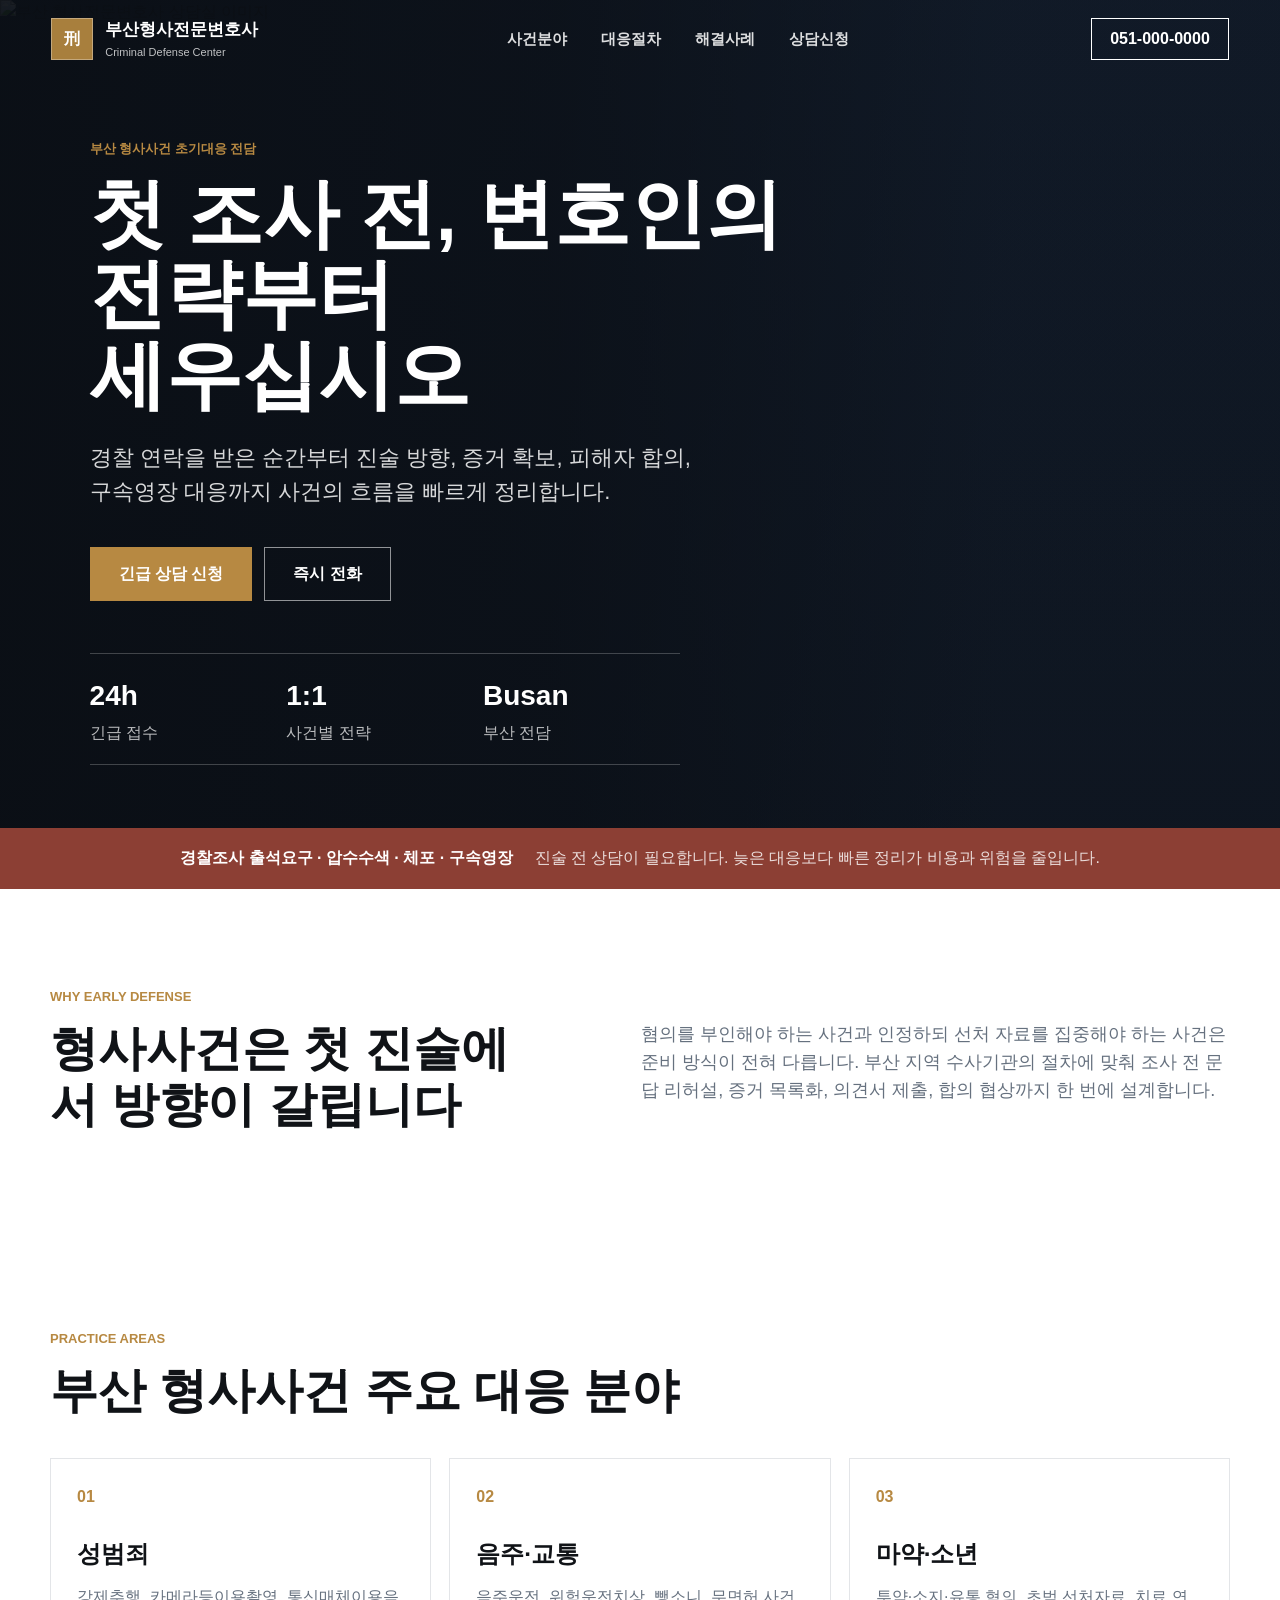
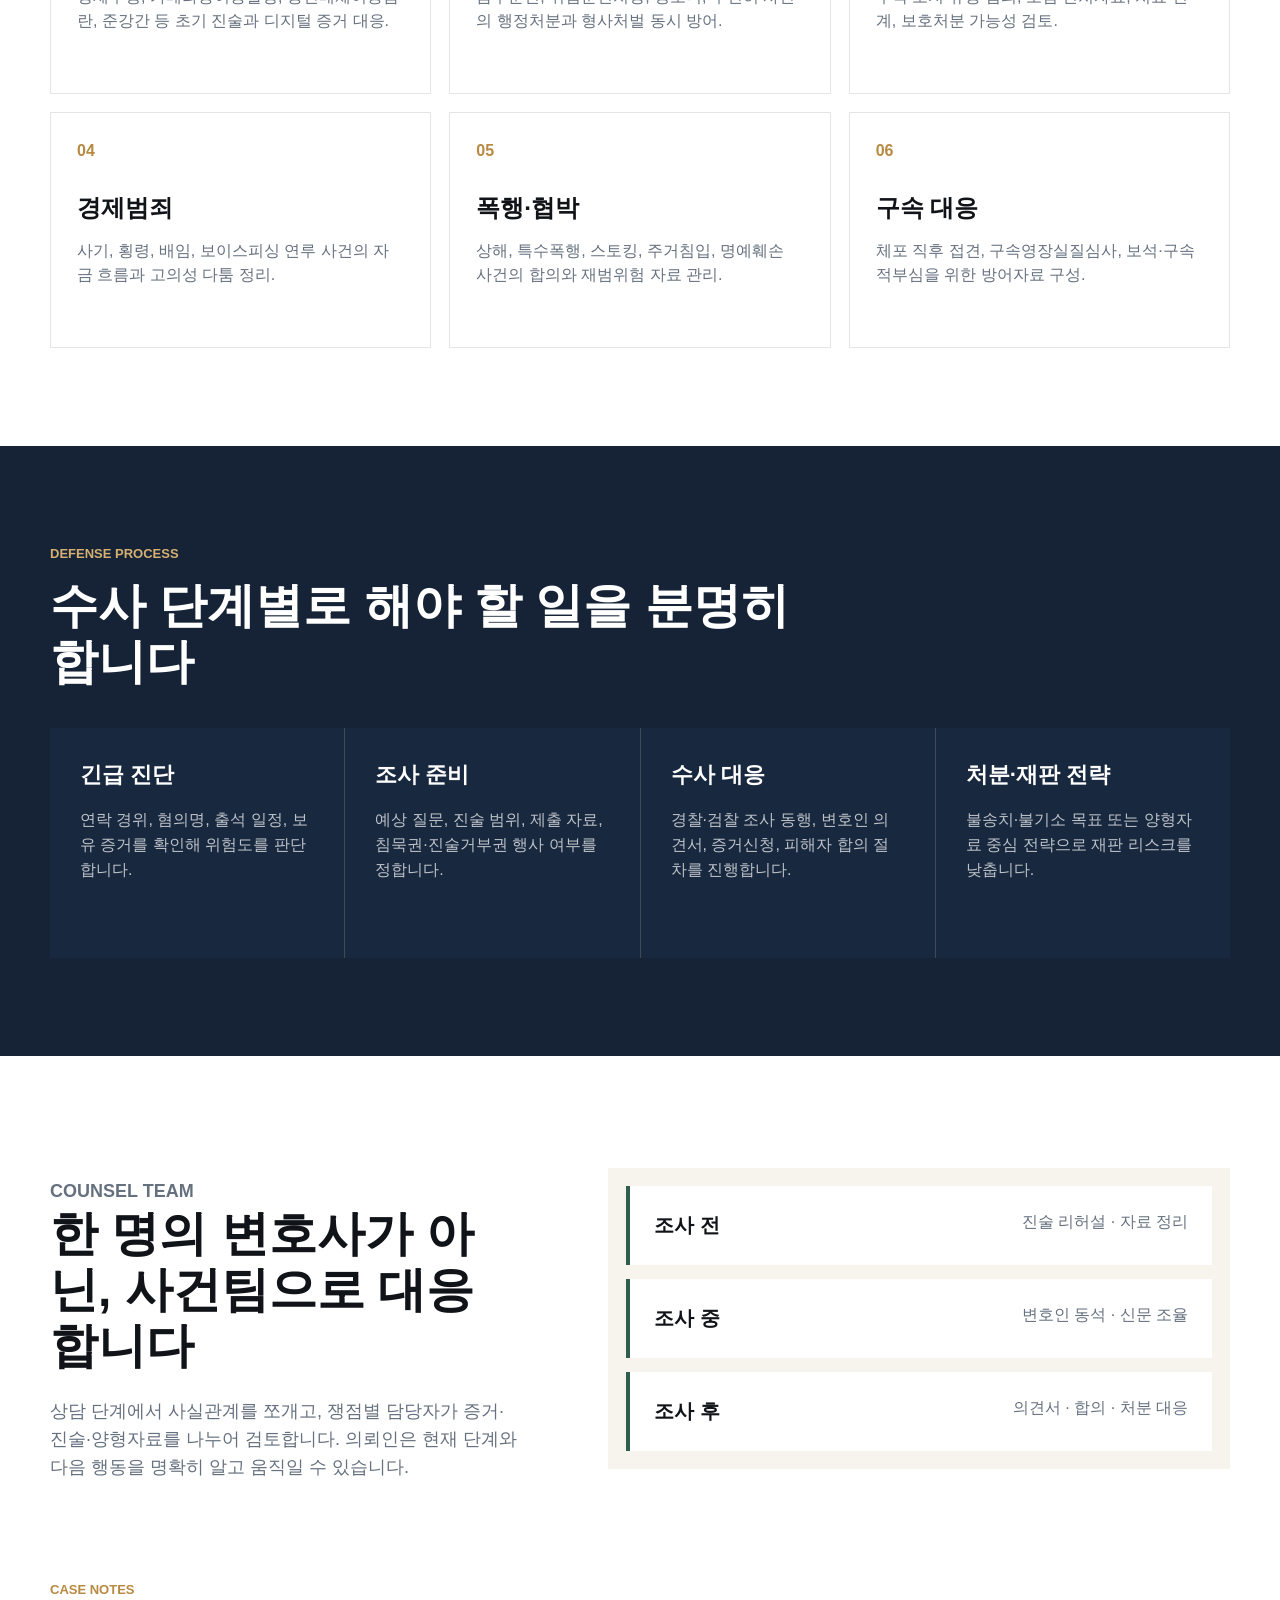
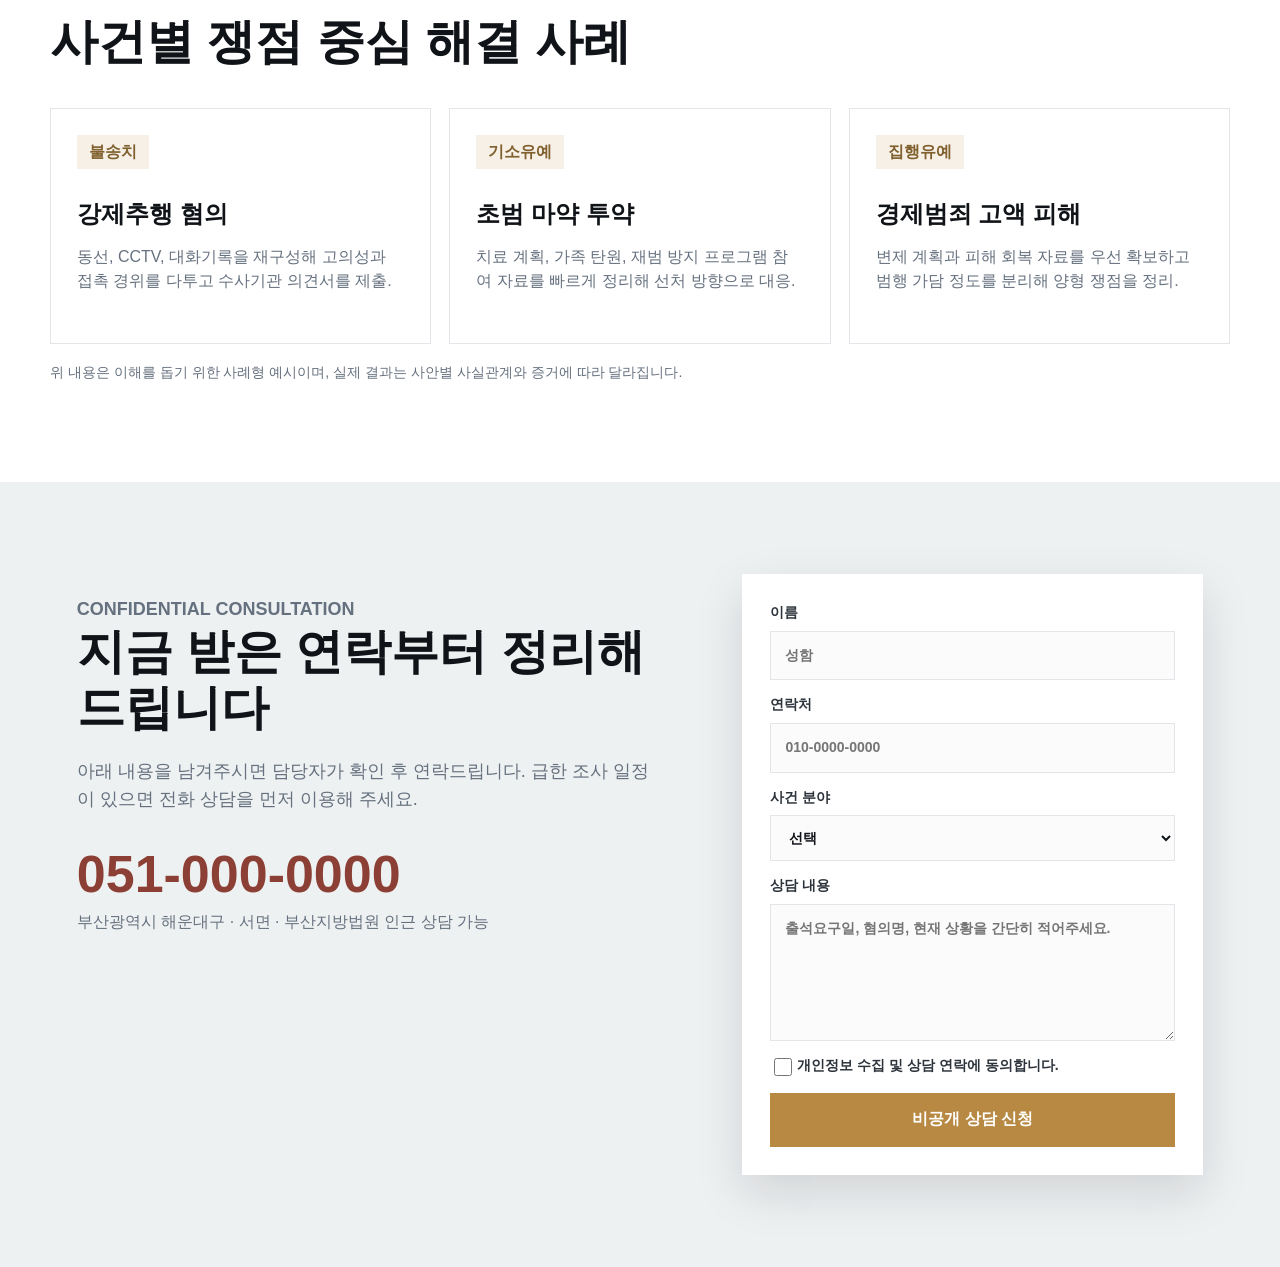
==== index.html @ a9843136 "Add files via upload" ====
<!doctype html>
<html lang="ko">
  <head>
    <meta charset="utf-8" />
    <meta name="viewport" content="width=device-width, initial-scale=1" />
    <title>부산형사전문변호사 | 초기 대응 형사전담센터</title>
    <meta
      name="description"
      content="부산 형사사건 초기 대응, 경찰조사 동행, 구속영장 대응, 성범죄·음주·마약·경제범죄 변호 전략 상담."
    />
    <meta property="og:title" content="부산형사전문변호사 | 초기 대응 형사전담센터" />
    <meta
      property="og:description"
      content="수사 초기 24시간이 결과를 바꿉니다. 부산 형사사건 전담 변호인단 상담."
    />
    <meta property="og:type" content="website" />
    <link rel="stylesheet" href="./styles.css" />
  </head>
  <body>
    <header class="site-header" data-header>
      <a class="brand" href="#top" aria-label="부산형사전문변호사 홈">
        <span class="brand-mark">刑</span>
        <span>
          <strong>부산형사전문변호사</strong>
          <small>Criminal Defense Center</small>
        </span>
      </a>
      <nav class="desktop-nav" aria-label="주요 메뉴">
        <a href="#cases">사건분야</a>
        <a href="#process">대응절차</a>
        <a href="#results">해결사례</a>
        <a href="#contact">상담신청</a>
      </nav>
      <a class="header-call" href="tel:051-000-0000">051-000-0000</a>
      <button class="menu-button" type="button" aria-label="메뉴 열기" data-menu-button>
        <span></span>
        <span></span>
      </button>
    </header>

    <div class="mobile-panel" data-mobile-panel>
      <a href="#cases">사건분야</a>
      <a href="#process">대응절차</a>
      <a href="#results">해결사례</a>
      <a href="#contact">상담신청</a>
      <a href="tel:051-000-0000">전화상담 051-000-0000</a>
    </div>

    <main id="top">
      <section class="hero" aria-labelledby="hero-title">
        <img class="hero-image" src="./assets/criminal-hero.png" alt="부산 형사전문변호사 상담실 이미지" />
        <div class="hero-scrim"></div>
        <div class="hero-content">
          <p class="eyebrow">부산 형사사건 초기대응 전담</p>
          <h1 id="hero-title">첫 조사 전, 변호인의 전략부터 세우십시오</h1>
          <p class="hero-copy">
            경찰 연락을 받은 순간부터 진술 방향, 증거 확보, 피해자 합의, 구속영장 대응까지
            사건의 흐름을 빠르게 정리합니다.
          </p>
          <div class="hero-actions">
            <a class="primary-button" href="#contact">긴급 상담 신청</a>
            <a class="ghost-button" href="tel:051-000-0000">즉시 전화</a>
          </div>
          <dl class="hero-metrics" aria-label="주요 대응 지표">
            <div>
              <dt>24h</dt>
              <dd>긴급 접수</dd>
            </div>
            <div>
              <dt>1:1</dt>
              <dd>사건별 전략</dd>
            </div>
            <div>
              <dt>Busan</dt>
              <dd>부산 전담</dd>
            </div>
          </dl>
        </div>
      </section>

      <section class="urgent-strip" aria-label="긴급 대응 안내">
        <strong>경찰조사 출석요구 · 압수수색 · 체포 · 구속영장</strong>
        <span>진술 전 상담이 필요합니다. 늦은 대응보다 빠른 정리가 비용과 위험을 줄입니다.</span>
      </section>

      <section class="section intro">
        <div class="section-kicker">Why Early Defense</div>
        <div class="split">
          <div>
            <h2>형사사건은 첫 진술에서 방향이 갈립니다</h2>
          </div>
          <p>
            혐의를 부인해야 하는 사건과 인정하되 선처 자료를 집중해야 하는 사건은 준비 방식이 전혀
            다릅니다. 부산 지역 수사기관의 절차에 맞춰 조사 전 문답 리허설, 증거 목록화, 의견서 제출,
            합의 협상까지 한 번에 설계합니다.
          </p>
        </div>
      </section>

      <section class="section case-grid" id="cases" aria-labelledby="cases-title">
        <div class="section-heading">
          <p class="section-kicker">Practice Areas</p>
          <h2 id="cases-title">부산 형사사건 주요 대응 분야</h2>
        </div>
        <div class="cards">
          <article class="case-card">
            <span>01</span>
            <h3>성범죄</h3>
            <p>강제추행, 카메라등이용촬영, 통신매체이용음란, 준강간 등 초기 진술과 디지털 증거 대응.</p>
          </article>
          <article class="case-card">
            <span>02</span>
            <h3>음주·교통</h3>
            <p>음주운전, 위험운전치상, 뺑소니, 무면허 사건의 행정처분과 형사처벌 동시 방어.</p>
          </article>
          <article class="case-card">
            <span>03</span>
            <h3>마약·소년</h3>
            <p>투약·소지·유통 혐의, 초범 선처자료, 치료 연계, 보호처분 가능성 검토.</p>
          </article>
          <article class="case-card">
            <span>04</span>
            <h3>경제범죄</h3>
            <p>사기, 횡령, 배임, 보이스피싱 연루 사건의 자금 흐름과 고의성 다툼 정리.</p>
          </article>
          <article class="case-card">
            <span>05</span>
            <h3>폭행·협박</h3>
            <p>상해, 특수폭행, 스토킹, 주거침입, 명예훼손 사건의 합의와 재범위험 자료 관리.</p>
          </article>
          <article class="case-card">
            <span>06</span>
            <h3>구속 대응</h3>
            <p>체포 직후 접견, 구속영장실질심사, 보석·구속적부심을 위한 방어자료 구성.</p>
          </article>
        </div>
      </section>

      <section class="dark-band" id="process">
        <div class="section">
          <div class="section-heading">
            <p class="section-kicker">Defense Process</p>
            <h2>수사 단계별로 해야 할 일을 분명히 합니다</h2>
          </div>
          <ol class="timeline">
            <li>
              <strong>긴급 진단</strong>
              <p>연락 경위, 혐의명, 출석 일정, 보유 증거를 확인해 위험도를 판단합니다.</p>
            </li>
            <li>
              <strong>조사 준비</strong>
              <p>예상 질문, 진술 범위, 제출 자료, 침묵권·진술거부권 행사 여부를 정합니다.</p>
            </li>
            <li>
              <strong>수사 대응</strong>
              <p>경찰·검찰 조사 동행, 변호인 의견서, 증거신청, 피해자 합의 절차를 진행합니다.</p>
            </li>
            <li>
              <strong>처분·재판 전략</strong>
              <p>불송치·불기소 목표 또는 양형자료 중심 전략으로 재판 리스크를 낮춥니다.</p>
            </li>
          </ol>
        </div>
      </section>

      <section class="section counsel">
        <div class="counsel-copy">
          <p class="section-kicker">Counsel Team</p>
          <h2>한 명의 변호사가 아닌, 사건팀으로 대응합니다</h2>
          <p>
            상담 단계에서 사실관계를 쪼개고, 쟁점별 담당자가 증거·진술·양형자료를 나누어 검토합니다.
            의뢰인은 현재 단계와 다음 행동을 명확히 알고 움직일 수 있습니다.
          </p>
        </div>
        <div class="counsel-panel">
          <div>
            <strong>조사 전</strong>
            <span>진술 리허설 · 자료 정리</span>
          </div>
          <div>
            <strong>조사 중</strong>
            <span>변호인 동석 · 신문 조율</span>
          </div>
          <div>
            <strong>조사 후</strong>
            <span>의견서 · 합의 · 처분 대응</span>
          </div>
        </div>
      </section>

      <section class="section results" id="results" aria-labelledby="results-title">
        <div class="section-heading">
          <p class="section-kicker">Case Notes</p>
          <h2 id="results-title">사건별 쟁점 중심 해결 사례</h2>
        </div>
        <div class="result-list">
          <article>
            <span>불송치</span>
            <h3>강제추행 혐의</h3>
            <p>동선, CCTV, 대화기록을 재구성해 고의성과 접촉 경위를 다투고 수사기관 의견서를 제출.</p>
          </article>
          <article>
            <span>기소유예</span>
            <h3>초범 마약 투약</h3>
            <p>치료 계획, 가족 탄원, 재범 방지 프로그램 참여 자료를 빠르게 정리해 선처 방향으로 대응.</p>
          </article>
          <article>
            <span>집행유예</span>
            <h3>경제범죄 고액 피해</h3>
            <p>변제 계획과 피해 회복 자료를 우선 확보하고 범행 가담 정도를 분리해 양형 쟁점을 정리.</p>
          </article>
        </div>
        <p class="notice">위 내용은 이해를 돕기 위한 사례형 예시이며, 실제 결과는 사안별 사실관계와 증거에 따라 달라집니다.</p>
      </section>

      <section class="contact-section" id="contact">
        <div class="contact-copy">
          <p class="section-kicker">Confidential Consultation</p>
          <h2>지금 받은 연락부터 정리해 드립니다</h2>
          <p>
            아래 내용을 남겨주시면 담당자가 확인 후 연락드립니다. 급한 조사 일정이 있으면 전화 상담을
            먼저 이용해 주세요.
          </p>
          <div class="contact-lines">
            <a href="tel:051-000-0000">051-000-0000</a>
            <span>부산광역시 해운대구 · 서면 · 부산지방법원 인근 상담 가능</span>
          </div>
        </div>
        <form class="contact-form" data-contact-form>
          <label>
            이름
            <input type="text" name="name" placeholder="성함" required />
          </label>
          <label>
            연락처
            <input type="tel" name="phone" placeholder="010-0000-0000" required />
          </label>
          <label>
            사건 분야
            <select name="category" required>
              <option value="">선택</option>
              <option>성범죄</option>
              <option>음주·교통</option>
              <option>마약·소년</option>
              <option>경제범죄</option>
              <option>폭행·협박</option>
              <option>구속 대응</option>
              <option>기타 형사사건</option>
            </select>
          </label>
          <label>
            상담 내용
            <textarea name="message" rows="5" placeholder="출석요구일, 혐의명, 현재 상황을 간단히 적어주세요."></textarea>
          </label>
          <label class="agree">
            <input type="checkbox" required />
            <span>개인정보 수집 및 상담 연락에 동의합니다.</span>
          </label>
          <button class="primary-button form-button" type="submit">비공개 상담 신청</button>
        </form>
      </section>
    </main>

    <div class="floating-cta" aria-label="빠른 상담">
      <a href="tel:051-000-0000">전화</a>
      <a href="#contact">상담신청</a>
    </div>

    <script src="./script.js"></script>
  </body>
</html>
---- styles.css ----
:root {
  --ink: #101317;
  --muted: #66717f;
  --line: #e3e5e8;
  --paper: #f7f4ee;
  --white: #ffffff;
  --navy: #162336;
  --gold: #b78942;
  --brick: #8c3f34;
  --green: #2f5d50;
  --shadow: 0 18px 45px rgba(16, 19, 23, 0.13);
}

* {
  box-sizing: border-box;
}

html {
  scroll-behavior: smooth;
}

body {
  margin: 0;
  color: var(--ink);
  font-family:
    Pretendard,
    -apple-system,
    BlinkMacSystemFont,
    "Segoe UI",
    sans-serif;
  line-height: 1.55;
  background: var(--white);
}

a {
  color: inherit;
  text-decoration: none;
}

button,
input,
select,
textarea {
  font: inherit;
}

.site-header {
  position: fixed;
  z-index: 50;
  top: 0;
  right: 0;
  left: 0;
  display: flex;
  align-items: center;
  justify-content: space-between;
  gap: 22px;
  height: 78px;
  padding: 0 clamp(20px, 4vw, 64px);
  color: var(--white);
  transition:
    background 180ms ease,
    box-shadow 180ms ease,
    color 180ms ease;
}

.site-header.is-scrolled {
  color: var(--ink);
  background: rgba(255, 255, 255, 0.94);
  box-shadow: 0 8px 28px rgba(16, 19, 23, 0.08);
  backdrop-filter: blur(14px);
}

.brand {
  display: inline-flex;
  align-items: center;
  gap: 12px;
  min-width: 214px;
}

.brand-mark {
  display: grid;
  width: 42px;
  height: 42px;
  place-items: center;
  border: 1px solid rgba(255, 255, 255, 0.32);
  background: rgba(183, 137, 66, 0.92);
  color: var(--white);
  font-weight: 800;
}

.brand strong,
.brand small {
  display: block;
  white-space: nowrap;
}

.brand strong {
  font-size: 17px;
}

.brand small {
  margin-top: 1px;
  color: currentColor;
  font-size: 11px;
  opacity: 0.74;
}

.desktop-nav {
  display: flex;
  align-items: center;
  gap: clamp(16px, 3vw, 34px);
  color: currentColor;
  font-size: 15px;
  font-weight: 700;
}

.desktop-nav a {
  opacity: 0.86;
}

.header-call {
  display: inline-flex;
  align-items: center;
  justify-content: center;
  min-height: 42px;
  padding: 0 18px;
  border: 1px solid currentColor;
  font-weight: 800;
  white-space: nowrap;
}

.menu-button {
  display: none;
  width: 42px;
  height: 42px;
  border: 1px solid currentColor;
  background: transparent;
  color: inherit;
}

.menu-button span {
  display: block;
  width: 18px;
  height: 2px;
  margin: 5px auto;
  background: currentColor;
}

.mobile-panel {
  position: fixed;
  z-index: 45;
  top: 78px;
  right: 14px;
  left: 14px;
  display: none;
  padding: 10px;
  background: var(--white);
  box-shadow: var(--shadow);
}

.mobile-panel.is-open {
  display: grid;
}

.mobile-panel a {
  padding: 15px 14px;
  border-bottom: 1px solid var(--line);
  font-weight: 800;
}

.hero {
  position: relative;
  min-height: 92vh;
  display: flex;
  align-items: center;
  overflow: hidden;
  background: var(--navy);
}

.hero-image {
  position: absolute;
  inset: 0;
  width: 100%;
  height: 100%;
  object-fit: cover;
}

.hero-scrim {
  position: absolute;
  inset: 0;
  background:
    linear-gradient(90deg, rgba(10, 14, 20, 0.91) 0%, rgba(10, 14, 20, 0.72) 43%, rgba(10, 14, 20, 0.2) 78%),
    linear-gradient(180deg, rgba(10, 14, 20, 0.3), rgba(10, 14, 20, 0.54));
}

.hero-content {
  position: relative;
  width: min(760px, calc(100% - 40px));
  margin-left: clamp(20px, 7vw, 100px);
  padding-top: 76px;
  color: var(--white);
}

.eyebrow,
.section-kicker {
  margin: 0 0 14px;
  color: var(--gold);
  font-size: 13px;
  font-weight: 900;
  letter-spacing: 0;
  text-transform: uppercase;
}

.hero h1 {
  max-width: 700px;
  margin: 0;
  font-size: clamp(42px, 6vw, 76px);
  line-height: 1.06;
  letter-spacing: 0;
  word-break: keep-all;
  overflow-wrap: break-word;
}

.hero-copy {
  max-width: 620px;
  margin: 26px 0 0;
  color: rgba(255, 255, 255, 0.84);
  font-size: clamp(18px, 2vw, 22px);
  word-break: keep-all;
  overflow-wrap: break-word;
}

.hero-actions {
  display: flex;
  flex-wrap: wrap;
  gap: 12px;
  margin-top: 38px;
}

.primary-button,
.ghost-button {
  display: inline-flex;
  align-items: center;
  justify-content: center;
  min-height: 54px;
  padding: 0 28px;
  border: 1px solid transparent;
  font-weight: 900;
}

.primary-button {
  background: var(--gold);
  color: var(--white);
}

.ghost-button {
  border-color: rgba(255, 255, 255, 0.55);
  color: var(--white);
}

.hero-metrics {
  display: grid;
  grid-template-columns: repeat(3, minmax(0, 1fr));
  max-width: 590px;
  margin: 52px 0 0;
  border-top: 1px solid rgba(255, 255, 255, 0.22);
  border-bottom: 1px solid rgba(255, 255, 255, 0.22);
}

.hero-metrics div {
  padding: 20px 14px 18px 0;
}

.hero-metrics dt {
  font-size: 28px;
  font-weight: 900;
}

.hero-metrics dd {
  margin: 3px 0 0;
  color: rgba(255, 255, 255, 0.72);
}

.urgent-strip {
  display: flex;
  justify-content: center;
  gap: 22px;
  padding: 18px clamp(20px, 4vw, 64px);
  background: var(--brick);
  color: var(--white);
}

.urgent-strip span {
  color: rgba(255, 255, 255, 0.82);
}

.section {
  width: min(1180px, calc(100% - 40px));
  margin: 0 auto;
  padding: 98px 0;
}

.split {
  display: grid;
  grid-template-columns: 0.92fr 1.08fr;
  gap: clamp(28px, 7vw, 96px);
  align-items: start;
}

h2 {
  margin: 0;
  font-size: clamp(31px, 4vw, 48px);
  line-height: 1.17;
  letter-spacing: 0;
}

.split p,
.counsel-copy p,
.contact-copy p {
  margin: 0;
  color: var(--muted);
  font-size: 18px;
}

.section-heading {
  max-width: 760px;
  margin-bottom: 38px;
}

.cards {
  display: grid;
  grid-template-columns: repeat(3, minmax(0, 1fr));
  gap: 18px;
}

.case-card,
.result-list article {
  min-height: 236px;
  padding: 26px;
  border: 1px solid var(--line);
  background: var(--white);
}

.case-card span {
  color: var(--gold);
  font-weight: 900;
}

.case-card h3,
.result-list h3 {
  margin: 26px 0 12px;
  font-size: 24px;
}

.case-card p,
.result-list p,
.notice {
  margin: 0;
  color: var(--muted);
}

.dark-band {
  background: var(--navy);
  color: var(--white);
}

.dark-band .section-kicker {
  color: #d5b072;
}

.timeline {
  display: grid;
  grid-template-columns: repeat(4, minmax(0, 1fr));
  gap: 1px;
  margin: 0;
  padding: 0;
  list-style: none;
  background: rgba(255, 255, 255, 0.18);
}

.timeline li {
  min-height: 230px;
  padding: 30px;
  background: #18283f;
}

.timeline strong {
  display: block;
  margin-bottom: 16px;
  font-size: 22px;
}

.timeline p {
  margin: 0;
  color: rgba(255, 255, 255, 0.72);
}

.counsel {
  display: grid;
  grid-template-columns: 0.86fr 1.14fr;
  gap: clamp(30px, 7vw, 90px);
  align-items: center;
}

.counsel-copy p {
  margin-top: 24px;
}

.counsel-panel {
  display: grid;
  gap: 14px;
  padding: 18px;
  background: var(--paper);
}

.counsel-panel div {
  display: flex;
  justify-content: space-between;
  gap: 18px;
  padding: 24px;
  background: var(--white);
  border-left: 4px solid var(--green);
}

.counsel-panel strong {
  font-size: 20px;
  white-space: nowrap;
}

.counsel-panel span {
  color: var(--muted);
  text-align: right;
}

.results {
  padding-top: 0;
}

.result-list {
  display: grid;
  grid-template-columns: repeat(3, minmax(0, 1fr));
  gap: 18px;
}

.result-list span {
  display: inline-flex;
  min-height: 34px;
  align-items: center;
  padding: 0 12px;
  background: rgba(183, 137, 66, 0.13);
  color: #80602e;
  font-weight: 900;
}

.notice {
  margin-top: 18px;
  font-size: 14px;
}

.contact-section {
  display: grid;
  grid-template-columns: minmax(0, 0.92fr) minmax(320px, 0.72fr);
  gap: clamp(30px, 6vw, 84px);
  padding: 92px clamp(20px, 6vw, 88px);
  background: #eef1f2;
}

.contact-copy {
  max-width: 680px;
}

.contact-copy p {
  margin-top: 22px;
}

.contact-lines {
  display: grid;
  gap: 10px;
  margin-top: 34px;
}

.contact-lines a {
  color: var(--brick);
  font-size: clamp(30px, 5vw, 52px);
  font-weight: 900;
  line-height: 1;
}

.contact-lines span {
  color: var(--muted);
}

.contact-form {
  display: grid;
  gap: 14px;
  padding: 28px;
  background: var(--white);
  box-shadow: var(--shadow);
}

.contact-form label {
  display: grid;
  gap: 7px;
  color: #2c333b;
  font-size: 14px;
  font-weight: 800;
}

.contact-form input,
.contact-form select,
.contact-form textarea {
  width: 100%;
  border: 1px solid var(--line);
  padding: 13px 14px;
  background: #fbfbfc;
  color: var(--ink);
}

.contact-form textarea {
  resize: vertical;
}

.agree {
  grid-template-columns: 20px 1fr;
  align-items: start;
  color: var(--muted);
  font-weight: 600;
}

.agree input {
  width: 18px;
  height: 18px;
  margin-top: 3px;
}

.form-button {
  width: 100%;
  border: 0;
  cursor: pointer;
}

.floating-cta {
  position: fixed;
  z-index: 40;
  right: 18px;
  bottom: 18px;
  display: grid;
  grid-template-columns: 1fr 1.4fr;
  overflow: hidden;
  opacity: 0;
  pointer-events: none;
  box-shadow: var(--shadow);
  transform: translateY(14px);
  transition:
    opacity 180ms ease,
    transform 180ms ease;
}

body.has-floating-cta .floating-cta {
  opacity: 1;
  pointer-events: auto;
  transform: translateY(0);
}

.floating-cta a {
  display: inline-flex;
  min-height: 48px;
  align-items: center;
  justify-content: center;
  padding: 0 18px;
  background: var(--ink);
  color: var(--white);
  font-weight: 900;
}

.floating-cta a + a {
  background: var(--gold);
}

@media (max-width: 920px) {
  .desktop-nav,
  .header-call {
    display: none;
  }

  .menu-button {
    display: block;
  }

  .hero {
    min-height: 820px;
  }

  .hero-content {
    margin: 0 auto;
  }

  .urgent-strip,
  .split,
  .counsel,
  .contact-section {
    grid-template-columns: 1fr;
  }

  .urgent-strip {
    display: grid;
  }

  .cards,
  .timeline,
  .result-list {
    grid-template-columns: repeat(2, minmax(0, 1fr));
  }
}

@media (max-width: 640px) {
  .site-header {
    height: 68px;
    padding: 0 16px;
  }

  .brand {
    min-width: 0;
  }

  .brand small {
    display: none;
  }

  .brand strong {
    font-size: 15px;
  }

  .mobile-panel {
    top: 68px;
  }

  .hero {
    min-height: 760px;
  }

  .hero-content {
    width: calc(100% - 32px);
    padding-top: 68px;
  }

  .hero h1 {
    font-size: 36px;
  }

  .hero-metrics {
    grid-template-columns: 1fr;
  }

  .hero-metrics div {
    padding: 16px 0;
    border-bottom: 1px solid rgba(255, 255, 255, 0.16);
  }

  .section {
    width: calc(100% - 32px);
    padding: 72px 0;
  }

  .cards,
  .timeline,
  .result-list {
    grid-template-columns: 1fr;
  }

  .case-card,
  .result-list article,
  .timeline li {
    min-height: auto;
  }

  .counsel-panel div {
    display: grid;
  }

  .counsel-panel span {
    text-align: left;
  }

  .contact-section {
    padding: 72px 16px 96px;
  }

  .contact-form {
    padding: 20px;
  }

  .floating-cta {
    right: 12px;
    bottom: 12px;
    left: 12px;
  }
}
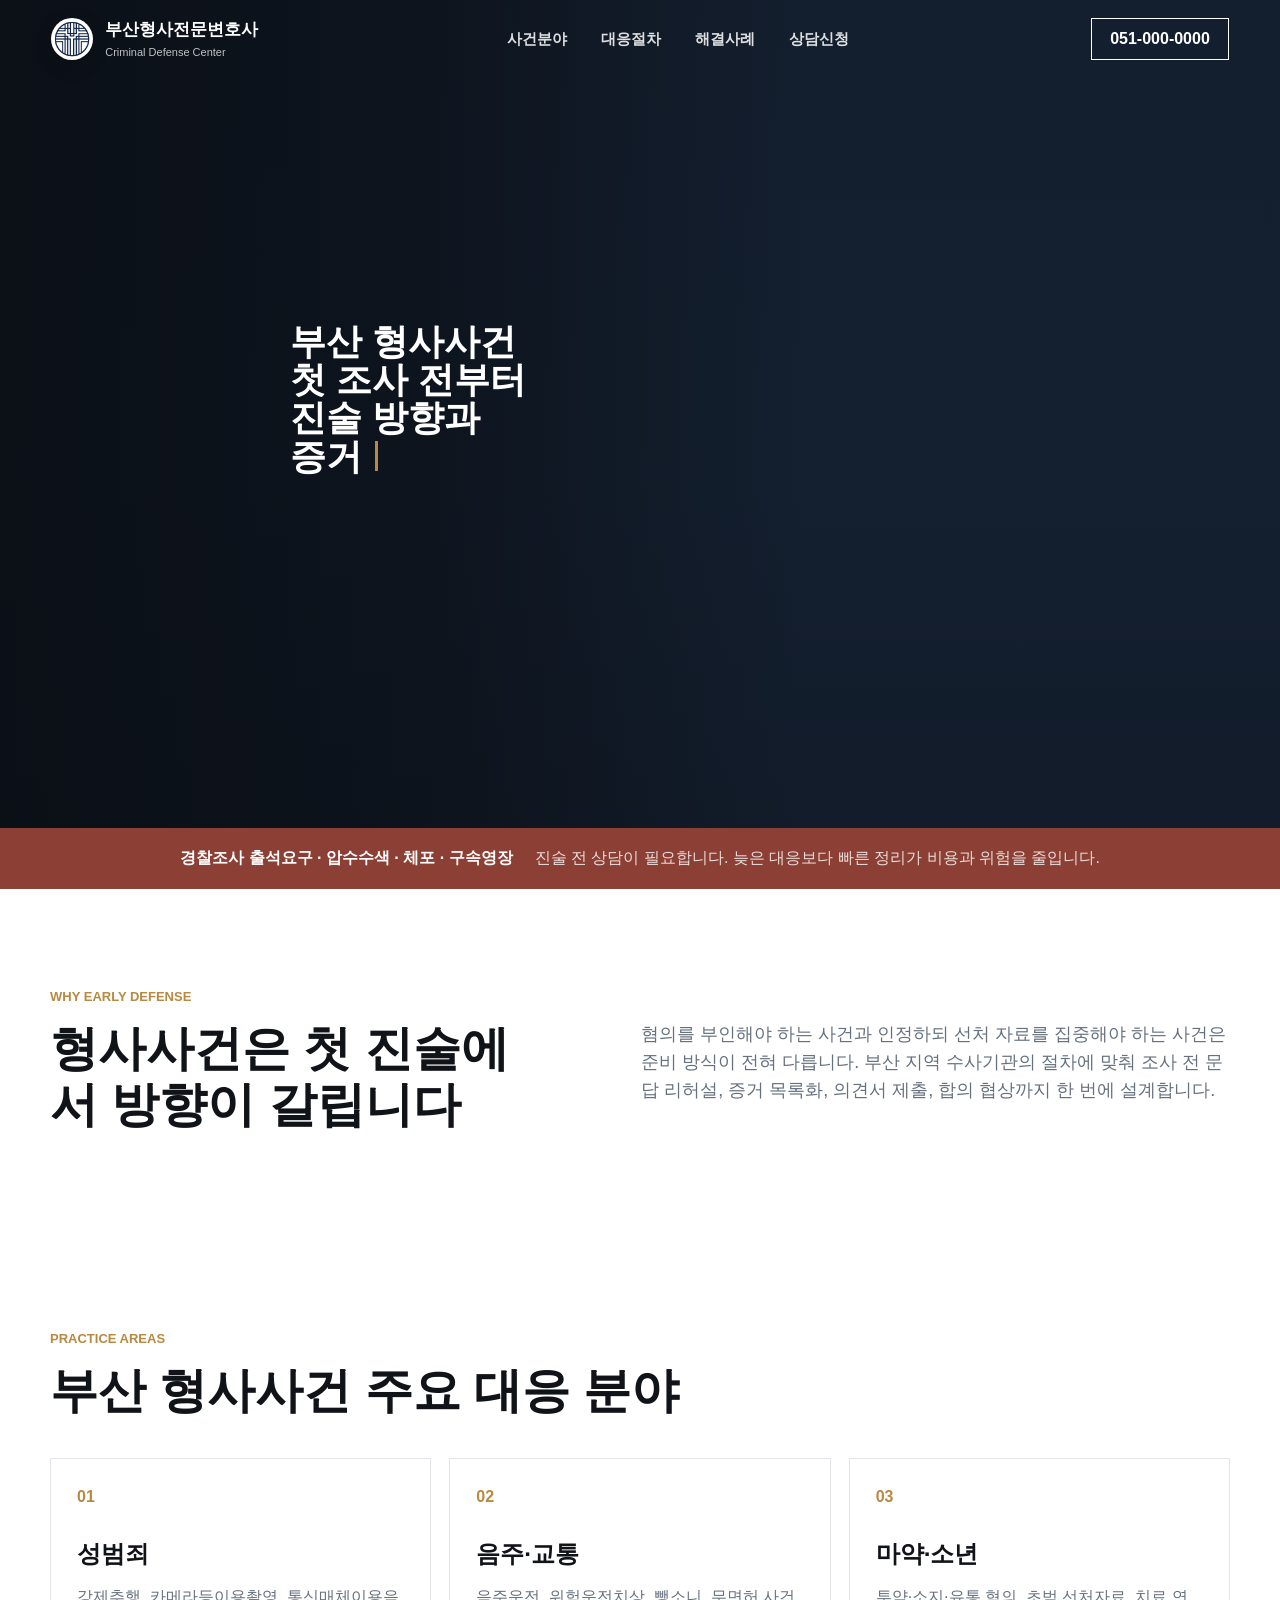
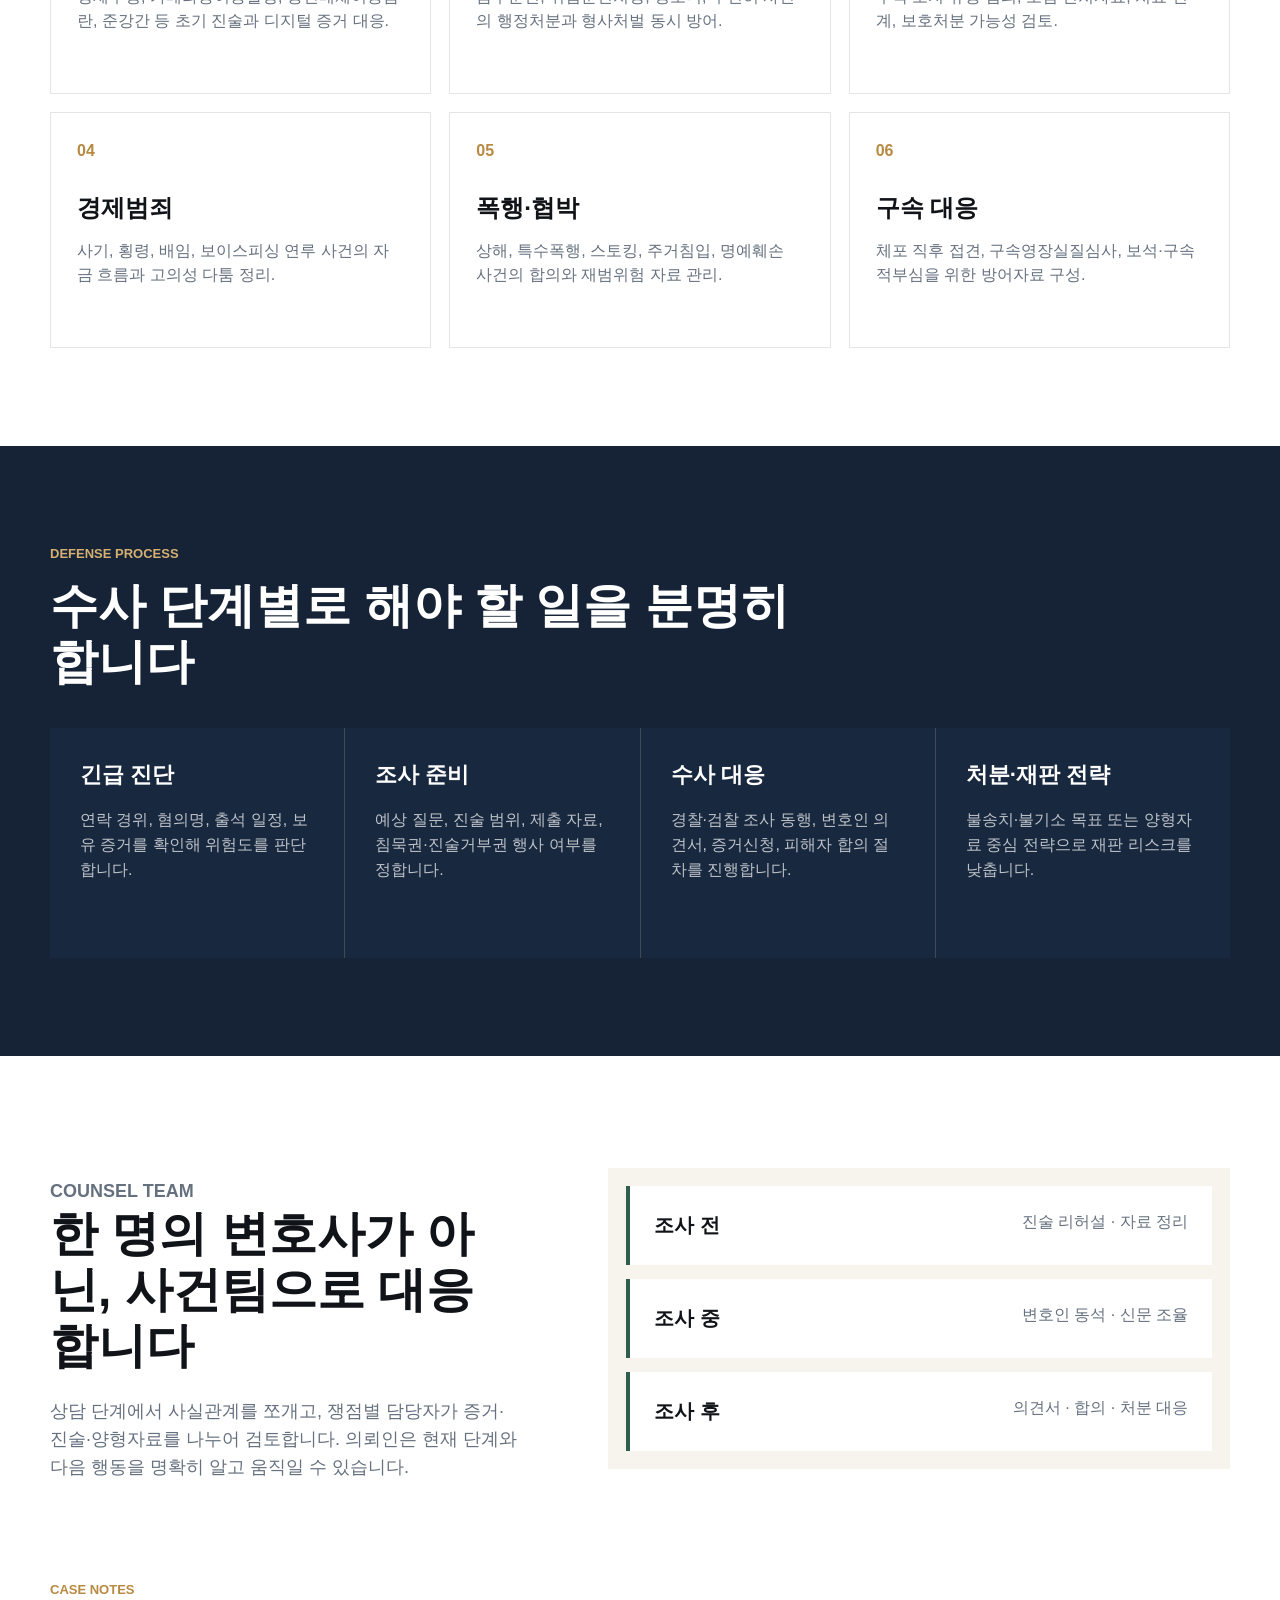
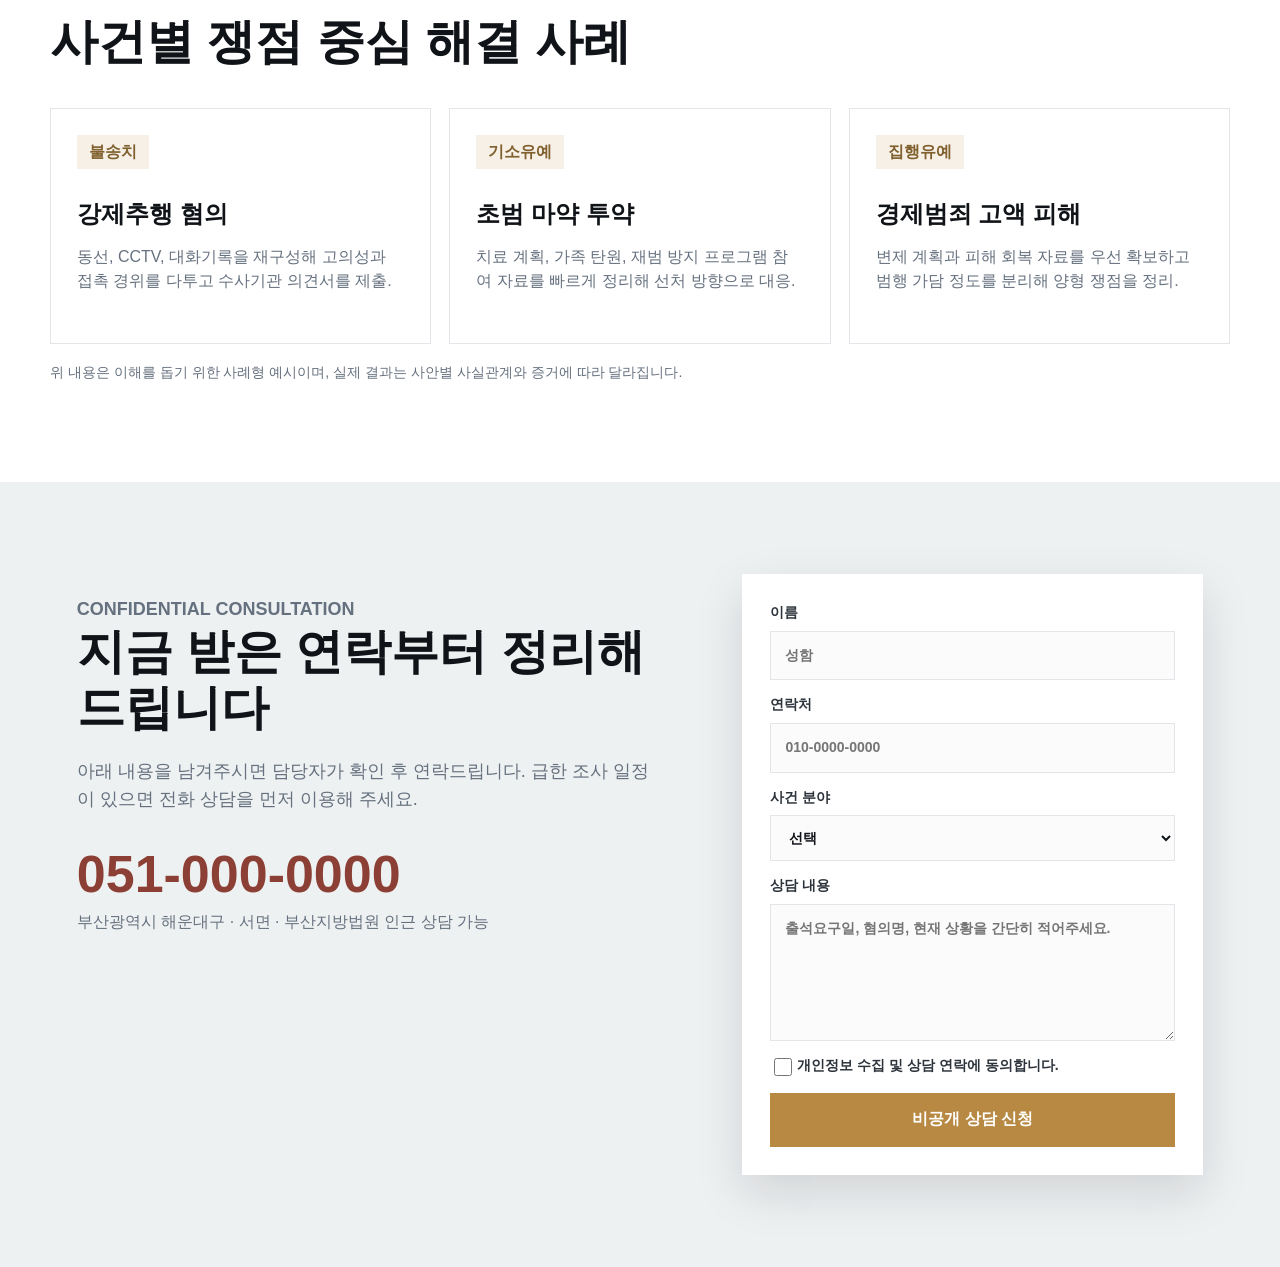
==== commit 9445af35: "Add files via upload" ====
--- a/index.html
+++ b/index.html
@@ -14,12 +14,13 @@
       content="수사 초기 24시간이 결과를 바꿉니다. 부산 형사사건 전담 변호인단 상담."
     />
     <meta property="og:type" content="website" />
+    <link rel="icon" type="image/png" href="./assets/logo-round.png" />
     <link rel="stylesheet" href="./styles.css" />
   </head>
   <body>
     <header class="site-header" data-header>
       <a class="brand" href="#top" aria-label="부산형사전문변호사 홈">
-        <span class="brand-mark">刑</span>
+        <img class="brand-mark" src="./assets/logo-round.png" alt="" aria-hidden="true" />
         <span>
           <strong>부산형사전문변호사</strong>
           <small>Criminal Defense Center</small>
@@ -48,33 +49,18 @@
 
     <main id="top">
       <section class="hero" aria-labelledby="hero-title">
-        <img class="hero-image" src="./assets/criminal-hero.png" alt="부산 형사전문변호사 상담실 이미지" />
+        <div class="hero-slides" aria-hidden="true">
+          <img class="hero-image hero-image-a" src="./assets/criminal-hero.png" alt="" />
+          <img class="hero-image hero-image-b" src="./assets/hero-police-scene.png" alt="" />
+        </div>
         <div class="hero-scrim"></div>
         <div class="hero-content">
-          <p class="eyebrow">부산 형사사건 초기대응 전담</p>
-          <h1 id="hero-title">첫 조사 전, 변호인의 전략부터 세우십시오</h1>
-          <p class="hero-copy">
-            경찰 연락을 받은 순간부터 진술 방향, 증거 확보, 피해자 합의, 구속영장 대응까지
-            사건의 흐름을 빠르게 정리합니다.
-          </p>
-          <div class="hero-actions">
-            <a class="primary-button" href="#contact">긴급 상담 신청</a>
-            <a class="ghost-button" href="tel:051-000-0000">즉시 전화</a>
-          </div>
-          <dl class="hero-metrics" aria-label="주요 대응 지표">
-            <div>
-              <dt>24h</dt>
-              <dd>긴급 접수</dd>
-            </div>
-            <div>
-              <dt>1:1</dt>
-              <dd>사건별 전략</dd>
-            </div>
-            <div>
-              <dt>Busan</dt>
-              <dd>부산 전담</dd>
-            </div>
-          </dl>
+          <h1 id="hero-title">
+            <span class="typing-line">
+              <span data-typed-text>부산 형사사건
+첫 조사 전 대응</span><span class="typing-cursor" aria-hidden="true"></span>
+            </span>
+          </h1>
         </div>
       </section>
 
--- a/styles.css
+++ b/styles.css
@@ -78,14 +78,19 @@
 }
 
 .brand-mark {
-  display: grid;
   width: 42px;
   height: 42px;
-  place-items: center;
-  border: 1px solid rgba(255, 255, 255, 0.32);
-  background: rgba(183, 137, 66, 0.92);
-  color: var(--white);
-  font-weight: 800;
+  border: 2px solid rgba(255, 255, 255, 0.72);
+  border-radius: 50%;
+  background: var(--white);
+  object-fit: cover;
+  box-shadow: 0 6px 18px rgba(0, 0, 0, 0.18);
+  flex: 0 0 auto;
+}
+
+.site-header.is-scrolled .brand-mark {
+  border-color: rgba(22, 35, 54, 0.16);
+  box-shadow: 0 6px 16px rgba(16, 19, 23, 0.1);
 }
 
 .brand strong,
@@ -173,32 +178,68 @@
   min-height: 92vh;
   display: flex;
   align-items: center;
+  justify-content: center;
   overflow: hidden;
   background: var(--navy);
 }
 
+.hero-slides,
 .hero-image {
   position: absolute;
   inset: 0;
+}
+
+.hero-slides {
+  overflow: hidden;
+}
+
+.hero-image {
   width: 100%;
   height: 100%;
   object-fit: cover;
+  opacity: 0;
+  animation: heroFade 18s infinite;
+}
+
+.hero-image-b {
+  animation-delay: 9s;
+}
+
+@keyframes heroFade {
+  0%,
+  43% {
+    opacity: 1;
+    transform: scale(1);
+  }
+
+  50%,
+  93% {
+    opacity: 0;
+    transform: scale(1.025);
+  }
+
+  100% {
+    opacity: 1;
+    transform: scale(1);
+  }
 }
 
 .hero-scrim {
   position: absolute;
   inset: 0;
   background:
-    linear-gradient(90deg, rgba(10, 14, 20, 0.91) 0%, rgba(10, 14, 20, 0.72) 43%, rgba(10, 14, 20, 0.2) 78%),
-    linear-gradient(180deg, rgba(10, 14, 20, 0.3), rgba(10, 14, 20, 0.54));
+    linear-gradient(90deg, rgba(10, 14, 20, 0.88) 0%, rgba(10, 14, 20, 0.62) 34%, rgba(10, 14, 20, 0) 63%),
+    linear-gradient(180deg, rgba(10, 14, 20, 0.22), rgba(10, 14, 20, 0.18) 58%, rgba(10, 14, 20, 0.34));
 }
 
 .hero-content {
   position: relative;
   width: min(760px, calc(100% - 40px));
-  margin-left: clamp(20px, 7vw, 100px);
+  margin: 0 auto;
   padding-top: 76px;
   color: var(--white);
+  text-align: left;
+  transform: translateY(-50px);
 }
 
 .eyebrow,
@@ -213,28 +254,41 @@
 
 .hero h1 {
   max-width: 700px;
-  margin: 0;
-  font-size: clamp(42px, 6vw, 76px);
+  margin: 0 auto;
+  font-size: clamp(28px, 3.2vw, 36px);
   line-height: 1.06;
   letter-spacing: 0;
   word-break: keep-all;
   overflow-wrap: break-word;
 }
 
-.hero-copy {
-  max-width: 620px;
-  margin: 26px 0 0;
-  color: rgba(255, 255, 255, 0.84);
-  font-size: clamp(18px, 2vw, 22px);
-  word-break: keep-all;
-  overflow-wrap: break-word;
-}
-
-.hero-actions {
-  display: flex;
-  flex-wrap: wrap;
-  gap: 12px;
-  margin-top: 38px;
+.typing-line {
+  display: block;
+  min-height: 6.5em;
+  color: var(--white);
+  white-space: pre-line;
+}
+
+.typing-cursor {
+  display: inline-block;
+  width: 0.08em;
+  height: 0.84em;
+  margin-left: 0.08em;
+  background: var(--gold);
+  vertical-align: -0.06em;
+  animation: cursorBlink 760ms steps(2, start) infinite;
+}
+
+@keyframes cursorBlink {
+  0%,
+  46% {
+    opacity: 1;
+  }
+
+  47%,
+  100% {
+    opacity: 0;
+  }
 }
 
 .primary-button,
@@ -256,29 +310,6 @@
 .ghost-button {
   border-color: rgba(255, 255, 255, 0.55);
   color: var(--white);
-}
-
-.hero-metrics {
-  display: grid;
-  grid-template-columns: repeat(3, minmax(0, 1fr));
-  max-width: 590px;
-  margin: 52px 0 0;
-  border-top: 1px solid rgba(255, 255, 255, 0.22);
-  border-bottom: 1px solid rgba(255, 255, 255, 0.22);
-}
-
-.hero-metrics div {
-  padding: 20px 14px 18px 0;
-}
-
-.hero-metrics dt {
-  font-size: 28px;
-  font-weight: 900;
-}
-
-.hero-metrics dd {
-  margin: 3px 0 0;
-  color: rgba(255, 255, 255, 0.72);
 }
 
 .urgent-strip {
@@ -645,16 +676,7 @@
   }
 
   .hero h1 {
-    font-size: 36px;
-  }
-
-  .hero-metrics {
-    grid-template-columns: 1fr;
-  }
-
-  .hero-metrics div {
-    padding: 16px 0;
-    border-bottom: 1px solid rgba(255, 255, 255, 0.16);
+    font-size: 22px;
   }
 
   .section {
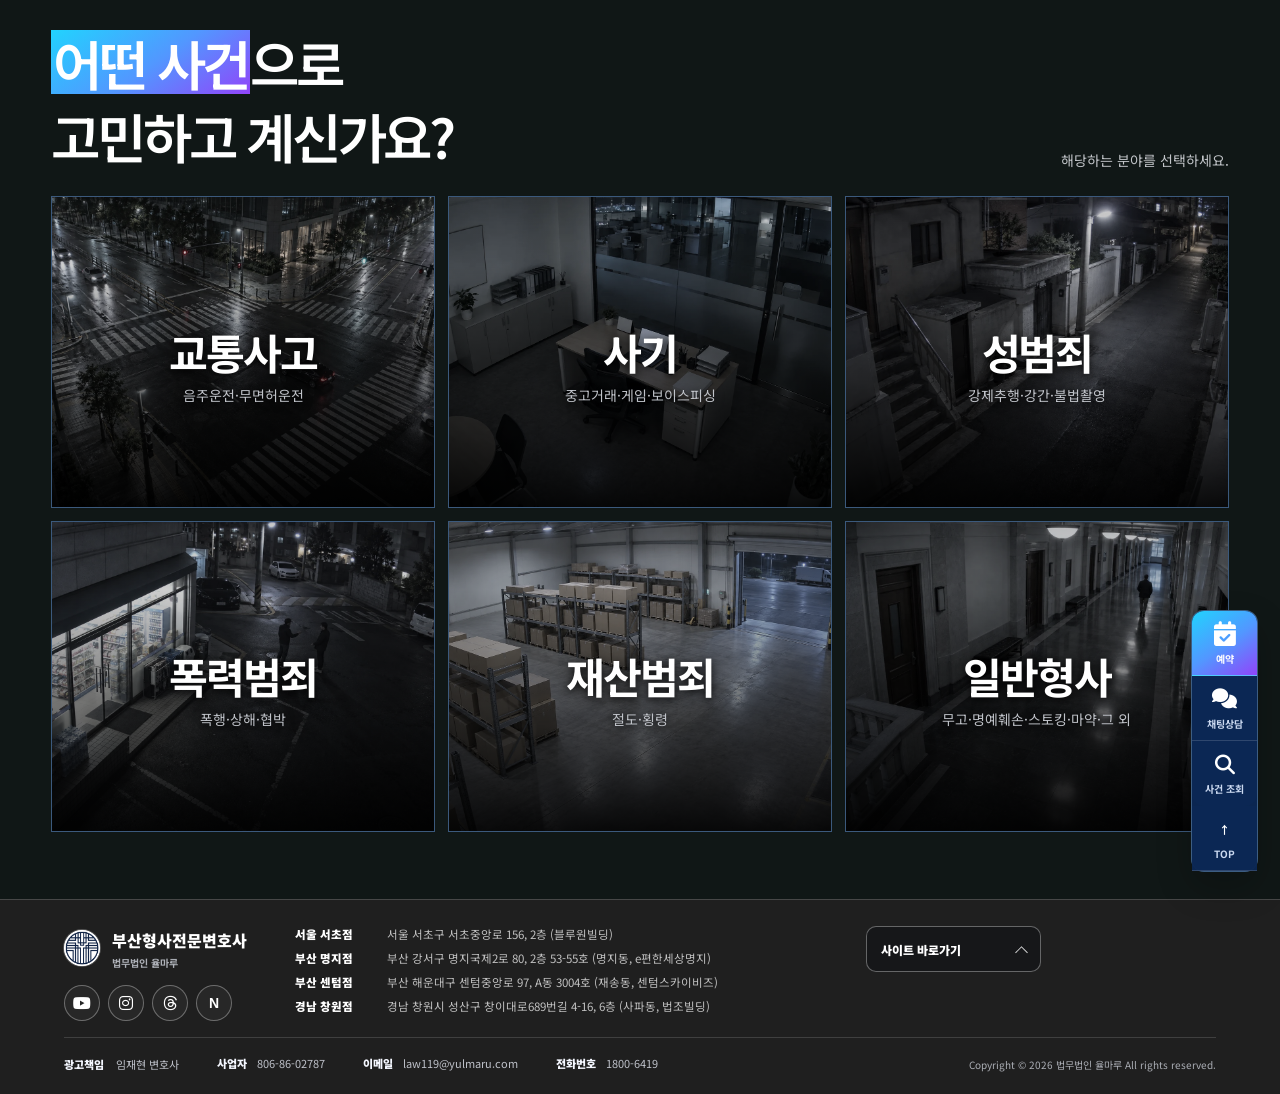
==== commit d8614c68: "Add files via upload" ====
--- a/index.html
+++ b/index.html
@@ -1,257 +1,2 @@
-<!doctype html>
-<html lang="ko">
-  <head>
-    <meta charset="utf-8" />
-    <meta name="viewport" content="width=device-width, initial-scale=1" />
-    <title>부산형사전문변호사 | 초기 대응 형사전담센터</title>
-    <meta
-      name="description"
-      content="부산 형사사건 초기 대응, 경찰조사 동행, 구속영장 대응, 성범죄·음주·마약·경제범죄 변호 전략 상담."
-    />
-    <meta property="og:title" content="부산형사전문변호사 | 초기 대응 형사전담센터" />
-    <meta
-      property="og:description"
-      content="수사 초기 24시간이 결과를 바꿉니다. 부산 형사사건 전담 변호인단 상담."
-    />
-    <meta property="og:type" content="website" />
-    <link rel="icon" type="image/png" href="./assets/logo-round.png" />
-    <link rel="stylesheet" href="./styles.css" />
-  </head>
-  <body>
-    <header class="site-header" data-header>
-      <a class="brand" href="#top" aria-label="부산형사전문변호사 홈">
-        <img class="brand-mark" src="./assets/logo-round.png" alt="" aria-hidden="true" />
-        <span>
-          <strong>부산형사전문변호사</strong>
-          <small>Criminal Defense Center</small>
-        </span>
-      </a>
-      <nav class="desktop-nav" aria-label="주요 메뉴">
-        <a href="#cases">사건분야</a>
-        <a href="#process">대응절차</a>
-        <a href="#results">해결사례</a>
-        <a href="#contact">상담신청</a>
-      </nav>
-      <a class="header-call" href="tel:051-000-0000">051-000-0000</a>
-      <button class="menu-button" type="button" aria-label="메뉴 열기" data-menu-button>
-        <span></span>
-        <span></span>
-      </button>
-    </header>
-
-    <div class="mobile-panel" data-mobile-panel>
-      <a href="#cases">사건분야</a>
-      <a href="#process">대응절차</a>
-      <a href="#results">해결사례</a>
-      <a href="#contact">상담신청</a>
-      <a href="tel:051-000-0000">전화상담 051-000-0000</a>
-    </div>
-
-    <main id="top">
-      <section class="hero" aria-labelledby="hero-title">
-        <div class="hero-slides" aria-hidden="true">
-          <img class="hero-image hero-image-a" src="./assets/criminal-hero.png" alt="" />
-          <img class="hero-image hero-image-b" src="./assets/hero-police-scene.png" alt="" />
-        </div>
-        <div class="hero-scrim"></div>
-        <div class="hero-content">
-          <h1 id="hero-title">
-            <span class="typing-line">
-              <span data-typed-text>부산 형사사건
-첫 조사 전 대응</span><span class="typing-cursor" aria-hidden="true"></span>
-            </span>
-          </h1>
-        </div>
-      </section>
-
-      <section class="urgent-strip" aria-label="긴급 대응 안내">
-        <strong>경찰조사 출석요구 · 압수수색 · 체포 · 구속영장</strong>
-        <span>진술 전 상담이 필요합니다. 늦은 대응보다 빠른 정리가 비용과 위험을 줄입니다.</span>
-      </section>
-
-      <section class="section intro">
-        <div class="section-kicker">Why Early Defense</div>
-        <div class="split">
-          <div>
-            <h2>형사사건은 첫 진술에서 방향이 갈립니다</h2>
-          </div>
-          <p>
-            혐의를 부인해야 하는 사건과 인정하되 선처 자료를 집중해야 하는 사건은 준비 방식이 전혀
-            다릅니다. 부산 지역 수사기관의 절차에 맞춰 조사 전 문답 리허설, 증거 목록화, 의견서 제출,
-            합의 협상까지 한 번에 설계합니다.
-          </p>
-        </div>
-      </section>
-
-      <section class="section case-grid" id="cases" aria-labelledby="cases-title">
-        <div class="section-heading">
-          <p class="section-kicker">Practice Areas</p>
-          <h2 id="cases-title">부산 형사사건 주요 대응 분야</h2>
-        </div>
-        <div class="cards">
-          <article class="case-card">
-            <span>01</span>
-            <h3>성범죄</h3>
-            <p>강제추행, 카메라등이용촬영, 통신매체이용음란, 준강간 등 초기 진술과 디지털 증거 대응.</p>
-          </article>
-          <article class="case-card">
-            <span>02</span>
-            <h3>음주·교통</h3>
-            <p>음주운전, 위험운전치상, 뺑소니, 무면허 사건의 행정처분과 형사처벌 동시 방어.</p>
-          </article>
-          <article class="case-card">
-            <span>03</span>
-            <h3>마약·소년</h3>
-            <p>투약·소지·유통 혐의, 초범 선처자료, 치료 연계, 보호처분 가능성 검토.</p>
-          </article>
-          <article class="case-card">
-            <span>04</span>
-            <h3>경제범죄</h3>
-            <p>사기, 횡령, 배임, 보이스피싱 연루 사건의 자금 흐름과 고의성 다툼 정리.</p>
-          </article>
-          <article class="case-card">
-            <span>05</span>
-            <h3>폭행·협박</h3>
-            <p>상해, 특수폭행, 스토킹, 주거침입, 명예훼손 사건의 합의와 재범위험 자료 관리.</p>
-          </article>
-          <article class="case-card">
-            <span>06</span>
-            <h3>구속 대응</h3>
-            <p>체포 직후 접견, 구속영장실질심사, 보석·구속적부심을 위한 방어자료 구성.</p>
-          </article>
-        </div>
-      </section>
-
-      <section class="dark-band" id="process">
-        <div class="section">
-          <div class="section-heading">
-            <p class="section-kicker">Defense Process</p>
-            <h2>수사 단계별로 해야 할 일을 분명히 합니다</h2>
-          </div>
-          <ol class="timeline">
-            <li>
-              <strong>긴급 진단</strong>
-              <p>연락 경위, 혐의명, 출석 일정, 보유 증거를 확인해 위험도를 판단합니다.</p>
-            </li>
-            <li>
-              <strong>조사 준비</strong>
-              <p>예상 질문, 진술 범위, 제출 자료, 침묵권·진술거부권 행사 여부를 정합니다.</p>
-            </li>
-            <li>
-              <strong>수사 대응</strong>
-              <p>경찰·검찰 조사 동행, 변호인 의견서, 증거신청, 피해자 합의 절차를 진행합니다.</p>
-            </li>
-            <li>
-              <strong>처분·재판 전략</strong>
-              <p>불송치·불기소 목표 또는 양형자료 중심 전략으로 재판 리스크를 낮춥니다.</p>
-            </li>
-          </ol>
-        </div>
-      </section>
-
-      <section class="section counsel">
-        <div class="counsel-copy">
-          <p class="section-kicker">Counsel Team</p>
-          <h2>한 명의 변호사가 아닌, 사건팀으로 대응합니다</h2>
-          <p>
-            상담 단계에서 사실관계를 쪼개고, 쟁점별 담당자가 증거·진술·양형자료를 나누어 검토합니다.
-            의뢰인은 현재 단계와 다음 행동을 명확히 알고 움직일 수 있습니다.
-          </p>
-        </div>
-        <div class="counsel-panel">
-          <div>
-            <strong>조사 전</strong>
-            <span>진술 리허설 · 자료 정리</span>
-          </div>
-          <div>
-            <strong>조사 중</strong>
-            <span>변호인 동석 · 신문 조율</span>
-          </div>
-          <div>
-            <strong>조사 후</strong>
-            <span>의견서 · 합의 · 처분 대응</span>
-          </div>
-        </div>
-      </section>
-
-      <section class="section results" id="results" aria-labelledby="results-title">
-        <div class="section-heading">
-          <p class="section-kicker">Case Notes</p>
-          <h2 id="results-title">사건별 쟁점 중심 해결 사례</h2>
-        </div>
-        <div class="result-list">
-          <article>
-            <span>불송치</span>
-            <h3>강제추행 혐의</h3>
-            <p>동선, CCTV, 대화기록을 재구성해 고의성과 접촉 경위를 다투고 수사기관 의견서를 제출.</p>
-          </article>
-          <article>
-            <span>기소유예</span>
-            <h3>초범 마약 투약</h3>
-            <p>치료 계획, 가족 탄원, 재범 방지 프로그램 참여 자료를 빠르게 정리해 선처 방향으로 대응.</p>
-          </article>
-          <article>
-            <span>집행유예</span>
-            <h3>경제범죄 고액 피해</h3>
-            <p>변제 계획과 피해 회복 자료를 우선 확보하고 범행 가담 정도를 분리해 양형 쟁점을 정리.</p>
-          </article>
-        </div>
-        <p class="notice">위 내용은 이해를 돕기 위한 사례형 예시이며, 실제 결과는 사안별 사실관계와 증거에 따라 달라집니다.</p>
-      </section>
-
-      <section class="contact-section" id="contact">
-        <div class="contact-copy">
-          <p class="section-kicker">Confidential Consultation</p>
-          <h2>지금 받은 연락부터 정리해 드립니다</h2>
-          <p>
-            아래 내용을 남겨주시면 담당자가 확인 후 연락드립니다. 급한 조사 일정이 있으면 전화 상담을
-            먼저 이용해 주세요.
-          </p>
-          <div class="contact-lines">
-            <a href="tel:051-000-0000">051-000-0000</a>
-            <span>부산광역시 해운대구 · 서면 · 부산지방법원 인근 상담 가능</span>
-          </div>
-        </div>
-        <form class="contact-form" data-contact-form>
-          <label>
-            이름
-            <input type="text" name="name" placeholder="성함" required />
-          </label>
-          <label>
-            연락처
-            <input type="tel" name="phone" placeholder="010-0000-0000" required />
-          </label>
-          <label>
-            사건 분야
-            <select name="category" required>
-              <option value="">선택</option>
-              <option>성범죄</option>
-              <option>음주·교통</option>
-              <option>마약·소년</option>
-              <option>경제범죄</option>
-              <option>폭행·협박</option>
-              <option>구속 대응</option>
-              <option>기타 형사사건</option>
-            </select>
-          </label>
-          <label>
-            상담 내용
-            <textarea name="message" rows="5" placeholder="출석요구일, 혐의명, 현재 상황을 간단히 적어주세요."></textarea>
-          </label>
-          <label class="agree">
-            <input type="checkbox" required />
-            <span>개인정보 수집 및 상담 연락에 동의합니다.</span>
-          </label>
-          <button class="primary-button form-button" type="submit">비공개 상담 신청</button>
-        </form>
-      </section>
-    </main>
-
-    <div class="floating-cta" aria-label="빠른 상담">
-      <a href="tel:051-000-0000">전화</a>
-      <a href="#contact">상담신청</a>
-    </div>
-
-    <script src="./script.js"></script>
-  </body>
-</html>
+<!doctype html>
+<html lang="ko"><head><meta charset="UTF-8"><meta name="viewport" content="width=device-width,initial-scale=1"><meta name="description" content="법무법인 율마루. 형사 사건 6개 분야별 대응과 부산·울산·경남 공개 사건, 조회 서비스, 성공사례."><meta name="theme-color" content="#071a38"><title>형사 사건 가이드 | 법무법인 율마루</title><link rel="stylesheet" href="./style.css?v=20260918-divorce-palette"><link rel="stylesheet" href="./extra.css?v=20260918-divorce-palette"><link rel="stylesheet" href="./assets/fontawesome/css/all.min.css"><link rel="stylesheet" href="./quick-ui.css"><link rel="stylesheet" href="./footer.css"><link rel="stylesheet" href="./quick-theme.css?v=20260918-divorce-palette"><link rel="icon" type="image/x-icon" href="./favicon.ico"><link rel="icon" type="image/png" sizes="256x256" href="./favicon.png"><link rel="apple-touch-icon" href="./favicon.png"><link rel="stylesheet" href="./editorial.css?v=20260918-divorce-palette"><link rel="stylesheet" href="./palette-theme.css?v=20260918-korean-routes"></head><body><div id="app"></div><script src="./data.js?v=20260918-home-card-copy"></script><script src="./content.js?v=20260918-editorial"></script><script src="./footer-data.js"></script><script src="./app.js?v=20260918-korean-routes"></script><script src="./quick-ui.js"></script></body></html>
--- a/style.css
+++ b/style.css
@@ -0,0 +1,5 @@
+@import url('https://fonts.googleapis.com/css2?family=Noto+Sans+KR:wght@400;500;600;700;800;900&display=swap');
+:root{--ink:#111817;--paper:#f2f3f5;--muted:#6a6c71;--line:#d9dbde;--accent:#21d3fe}*{box-sizing:border-box}html{scroll-behavior:smooth;scroll-padding-top:90px}body{margin:0;font-family:'Noto Sans KR',sans-serif;background:var(--paper);color:var(--ink);font-size:16px;line-height:1.75}a{color:inherit;text-decoration:none}button{font:inherit;cursor:pointer}a:focus-visible,button:focus-visible{outline:3px solid #2d55a6;outline-offset:5px}button,a{-webkit-tap-highlight-color:transparent}button{border:0}h1,h2,h3,p{margin:0}button:disabled{cursor:default}::selection{background:var(--accent);color:var(--ink)}
+.selection{background:#071a38;color:#fff;min-height:100svh;padding:0 4vw 32px;display:flex;flex-direction:column}.selection-head{display:flex;justify-content:space-between;align-items:center;min-height:80px;border-bottom:1px solid #ffffff26}.brand{font-weight:800;letter-spacing:-.04em}.brand b{color:var(--accent);font-weight:400;margin-left:8px}.area{font-size:14px;color:#b6b9c0}.selection-intro{display:flex;justify-content:space-between;align-items:end;padding:27px 0 24px}.eyebrow{font-size:13px;letter-spacing:.11em;text-transform:uppercase;font-weight:600}.selection h1{font-size:clamp(25px,3.1vw,43px);letter-spacing:-.06em;font-weight:600;line-height:1.4}.selection-intro p{color:#b1b4ba;font-size:14px}.six-grid{display:grid;grid-template-columns:repeat(3,1fr);gap:13px;flex:1}.field-card{position:relative;isolation:isolate;overflow:hidden;min-height:250px;border:1px solid #ffffff24;display:flex;flex-direction:column;justify-content:space-between;padding:23px;background:#252a34}.field-card::after{content:'';position:absolute;inset:0;background:linear-gradient(180deg,#070c1536 0%,#070c1530 22%,#070c15ed 100%);z-index:-1}.field-card img{position:absolute;width:100%;height:100%;object-fit:cover;inset:0;z-index:-2;filter:grayscale(35%);transition:transform .55s,filter .55s}.field-card:hover img{transform:scale(1.035);filter:grayscale(0)}.field-card:hover{border-color:var(--accent)}.card-meta{display:flex;justify-content:space-between;font-size:12px;color:#d9dce1;letter-spacing:.08em}.card-bottom{display:flex;justify-content:space-between;align-items:center;gap:10px}.field-card h2{font-weight:600;font-size:clamp(23px,2.2vw,32px);letter-spacing:-.05em}.field-card p{color:#c0c3c9;font-size:14px;margin-top:5px}.circle-arrow{display:grid;place-items:center;width:39px;height:39px;border:1px solid #ffffff70;border-radius:50%;font-size:21px;transition:background .3s,color .3s}.field-card:hover .circle-arrow{background:var(--accent);color:#111;border-color:var(--accent)}.selection-note{padding-top:16px;font-size:12px;color:#9da1a9;display:flex;justify-content:space-between}
+.site-header{background:#071a38;color:white;display:flex;align-items:center;justify-content:space-between;padding:0 4vw;height:76px;position:sticky;top:0;z-index:10;border-bottom:1px solid #ffffff20}.header-nav{display:flex;gap:24px;font-size:14px}.header-nav a.active{color:var(--accent)}.back{color:#b8bcc3;font-size:14px}.hero{position:relative;isolation:isolate;color:white;min-height:560px;display:flex;align-items:center;background:#171c25;padding:65px 8vw}.hero-img{position:absolute;inset:0;width:100%;height:100%;object-fit:cover;z-index:-2}.hero::after{content:'';position:absolute;inset:0;background:linear-gradient(90deg,#070c15e8,#070c15ab 45%,#070c1520);z-index:-1}.hero .eyebrow{color:var(--accent);margin-bottom:25px}.hero h1{font-size:clamp(35px,4.6vw,67px);line-height:1.25;font-weight:600;letter-spacing:-.065em;max-width:900px}.hero p{margin-top:25px;max-width:630px;color:#d7dae0}.hero-bottom{position:absolute;bottom:24px;left:8vw;right:4vw;display:flex;justify-content:space-between;color:#b7bcc5;font-size:12px}.hero-btn{display:inline-flex;gap:28px;align-items:center;background:var(--accent);color:#131720;margin-top:30px;padding:13px 23px;font-size:14px;font-weight:700}.section-nav{display:flex;gap:40px;border-bottom:1px solid var(--line);padding:20px 8vw;background:#fff;font-size:14px}.section-nav a:hover{text-decoration:underline}.content{max-width:1280px;padding:0 40px;margin:auto}.section{padding:80px 0;border-bottom:1px solid var(--line)}.section-heading{display:flex;justify-content:space-between;align-items:end;gap:30px;margin-bottom:32px}.section-heading h2{font-size:clamp(26px,3vw,40px);letter-spacing:-.055em;font-weight:600;line-height:1.4}.section-heading .eyebrow{color:#636770;margin-bottom:9px}.section-heading>p{font-size:14px;color:var(--muted);max-width:480px}.category-notice{padding:19px 23px;background:#e2e5eb;border-left:3px solid #617aab;margin-bottom:24px;font-size:14px}.subtype-layout{display:grid;grid-template-columns:260px 1fr;gap:38px}.subtype-buttons{display:flex;flex-direction:column;gap:6px}.subtype-button{background:transparent;padding:12px 17px;text-align:left;border-bottom:1px solid var(--line);font-size:15px;display:flex;justify-content:space-between}.subtype-button.active{background:#151922;color:var(--accent)}.guide{background:white;padding:32px 36px;border:1px solid var(--line);min-height:400px}.guide h3{font-size:28px;letter-spacing:-.04em}.guide .lead{font-size:20px;font-weight:500;margin:15px 0 24px}.guide-columns{display:grid;grid-template-columns:1fr 1fr;gap:30px}.guide h4{font-size:14px;margin:0 0 10px;color:#485162}.guide ul{padding-left:20px;margin:0;font-size:15px}.guide .law-link{display:inline-block;font-size:13px;color:#565c68;margin-top:28px;text-decoration:underline}.case-toolbar{display:flex;gap:7px;flex-wrap:wrap;margin-bottom:22px}.filter{padding:8px 17px;background:transparent;border:1px solid #c7c9ce;font-size:14px}.filter.active{background:#161a22;color:#fff;border-color:#161a22}.case-grid{display:grid;grid-template-columns:repeat(3,1fr);gap:18px}.case-card{padding:25px;background:white;border:1px solid var(--line);display:flex;flex-direction:column;min-height:310px}.case-meta{font-size:12px;color:#5a6272;display:flex;justify-content:space-between;margin-bottom:20px;gap:10px}.case-card h3{font-size:19px;letter-spacing:-.045em;line-height:1.5;margin-bottom:13px}.case-card p{font-size:14px;color:#686b70}.case-result{font-size:14px;font-weight:700;margin-top:20px;display:block}.case-more{margin-top:auto;padding-top:20px;text-align:left;background:transparent;font-size:13px;color:#4a5365;display:flex;justify-content:space-between}.empty{padding:35px;background:#e2e5eb}.case-note{font-size:13px;color:#73767c;margin-top:22px}.resource-grid{display:grid;grid-template-columns:repeat(2,1fr);gap:0 32px}.resource{display:flex;justify-content:space-between;align-items:center;padding:25px 0;border-bottom:1px solid var(--line);gap:20px}.resource h3{font-size:19px;letter-spacing:-.03em}.resource p{font-size:14px;color:var(--muted);margin-top:5px}.external{font-size:24px;color:#4a5365}.channels{display:grid;grid-template-columns:repeat(3,1fr);gap:17px}.channel{padding:28px;border:1px solid var(--line);background:white}.channel-label{font-size:12px;letter-spacing:.12em;color:#6b7079;margin-bottom:26px}.channel h3{font-size:23px;font-weight:600;letter-spacing:-.045em}.channel p{font-size:14px;color:var(--muted);margin:15px 0 22px}.pending{font-size:13px;color:#626977}.channel a{font-size:14px;text-decoration:underline}.site-footer{background:#071a38;color:#a4a8b0;padding:40px 8vw;font-size:13px}.site-footer .brand{color:white;margin-bottom:12px}.site-footer a{text-decoration:underline}.footer-meta{display:flex;justify-content:space-between;gap:25px;margin-top:25px;font-size:12px}.modal{border:0;max-width:730px;width:calc(100% - 32px);padding:0;background:var(--paper);color:var(--ink)}.modal::backdrop{background:#070c15cc}.modal-inner{padding:35px}.modal-close{float:right;background:transparent;font-size:25px;padding:0 6px}.modal h2{font-size:28px;letter-spacing:-.05em;margin-bottom:20px;line-height:1.4}.modal h3{font-size:14px;color:#525c6f;margin:23px 0 7px}.modal p{font-size:15px}.modal a{text-decoration:underline;font-size:14px}.modal-meta{font-size:13px;color:#676c76;margin:15px 0}.modal-note{margin-top:24px;padding-top:18px;border-top:1px solid var(--line);font-size:13px!important;color:#676c76}.skip-link{position:fixed;left:12px;top:-100px;padding:10px;background:white;z-index:100}.skip-link:focus{top:12px}
+@media(min-width:1500px){.selection{padding-left:6vw;padding-right:6vw}.field-card{min-height:300px}}@media(max-width:1000px){.header-nav{gap:13px;font-size:13px}.case-grid{grid-template-columns:repeat(2,1fr)}.selection-intro{gap:18px}.selection-intro p{max-width:190px}.field-card p{font-size:13px}.field-card{padding:18px}.subtype-layout{grid-template-columns:220px 1fr;gap:23px}.guide-columns{grid-template-columns:1fr}.channels{gap:10px}.channel{padding:22px}.section-heading{align-items:start}}@media(max-width:700px){.selection{padding:0 18px 22px}.selection-head{min-height:65px}.area{font-size:12px}.selection-intro{padding:23px 0}.selection-intro p{display:none}.six-grid{grid-template-columns:repeat(2,1fr);gap:9px}.field-card{min-height:215px;padding:15px 12px}.field-card h2{font-size:23px}.field-card p{font-size:12px;line-height:1.6}.card-meta{font-size:12px}.circle-arrow{width:28px;height:28px;font-size:17px;flex-shrink:0}.selection-note{font-size:12px;gap:15px}.selection-note span:last-child{display:none}.site-header{height:65px;padding:0 20px}.header-nav{display:none}.hero{min-height:530px;padding:55px 25px 80px}.hero h1{font-size:39px}.hero p{font-size:15px}.hero-bottom{left:25px;right:25px;gap:20px}.hero-bottom span:last-child{max-width:180px;text-align:right}.section-nav{padding:17px 22px;gap:23px;overflow:auto;white-space:nowrap;font-size:13px}.content{padding:0 22px}.section{padding:50px 0}.section-heading{display:block;margin-bottom:23px}.section-heading>p{margin-top:15px}.section-heading h2{font-size:29px}.subtype-layout{display:block}.subtype-buttons{flex-direction:row;overflow:auto;margin-bottom:15px;gap:5px;padding-bottom:5px}.subtype-button{white-space:nowrap;border:1px solid var(--line);padding:9px 14px;font-size:14px}.subtype-button span{display:none}.guide{padding:24px}.guide .lead{font-size:18px}.guide h3{font-size:25px}.guide-columns{gap:23px}.case-grid{grid-template-columns:1fr}.case-card{min-height:260px}.resource-grid,.channels{grid-template-columns:1fr}.resource h3{font-size:18px}.channel-label{margin-bottom:15px}.footer-meta{display:block}.modal-inner{padding:25px}.modal h2{font-size:25px}}@media(prefers-reduced-motion:reduce){html{scroll-behavior:auto}*{transition:none!important}}
--- a/extra.css
+++ b/extra.css
@@ -0,0 +1,30 @@
+.sr-only{position:absolute;width:1px;height:1px;overflow:hidden;clip-path:inset(50%);white-space:nowrap}.region-buttons{display:flex;gap:7px}.type-select{font-size:13px;display:flex;align-items:center;gap:8px;margin-left:15px}select{font:inherit;padding:9px 12px;background:white;border:1px solid #c7c9ce;border-radius:0;max-width:220px}#case-count{margin-left:auto;font-size:13px;align-self:center;color:#686b70}.guide-related{border-top:1px solid #d9dbde;margin-top:27px;padding-top:18px;font-size:13px}.guide-related p{color:#686b70;margin-bottom:8px}.guide-related button{display:flex;justify-content:space-between;width:100%;background:transparent;text-align:left;padding:8px 0;gap:15px;color:#303a4d;font-size:14px}.guide-related a{display:inline-block;margin-top:9px;text-decoration:underline}.firm-card{background:#e6e9ee!important}.more-row{display:flex;justify-content:space-between;align-items:center;gap:20px;margin-top:28px}.more-row p{font-size:13px;color:#73767c}.more-btn{background:transparent;border:1px solid #b7bbc3;padding:11px 21px;font-size:14px}.more-btn:hover{background:#d8dde8}.more-btn[hidden]{display:none}.review-grid{display:grid;grid-template-columns:repeat(3,1fr);gap:18px}.review-card{background:white;border:1px solid #d9dbde;padding:25px;display:flex;flex-direction:column}.review-top{display:flex;align-items:center;gap:12px}.review-initial{display:grid;place-items:center;width:40px;height:40px;border-radius:50%;background:#dfe4ed;color:#414e68;font-size:16px;flex-shrink:0}.review-top h3{font-size:14px}.review-top p{font-size:11px;color:#6e7481;line-height:1.5}.review-quote{font-family:serif;font-size:43px;color:#8e99af;margin-left:auto;line-height:1}.review-text{padding:22px 0;font-size:14px;white-space:pre-line;overflow-wrap:anywhere}.review-bottom{display:flex;justify-content:space-between;align-items:center;margin-top:auto;border-top:1px solid #e1e4e9;padding-top:15px;font-size:11px;color:#676d79;gap:12px}.review-bottom a{text-decoration:underline}.review-links{display:flex;gap:22px;flex-wrap:wrap;margin-top:25px;font-size:13px;color:#465470}.review-links a{text-decoration:underline}.youtube-panel{background:#161a23;color:white;display:grid;grid-template-columns:220px 1fr;gap:40px;align-items:center;padding:50px}.video-mark{width:135px;height:95px;background:#21d3fe;color:#141821;border-radius:24px;display:grid;place-items:center;font-size:38px;margin:auto}.youtube-panel .eyebrow{color:#9ea8bb}.youtube-panel h3{font-size:32px;font-weight:600;letter-spacing:-.05em;margin:7px 0 15px}.youtube-panel p{max-width:590px;color:#b3b8c1;font-size:15px}.video-links{display:flex;gap:28px;align-items:center;flex-wrap:wrap}.video-links>a:last-child{font-size:13px;margin-top:30px;text-decoration:underline}.consult-section{padding:65px 0 80px;display:flex;justify-content:space-between;align-items:center;gap:40px}.consult-section h2{font-size:35px;line-height:1.5;font-weight:600;letter-spacing:-.055em;margin-top:12px}.consult-section>div:last-child{display:flex;flex-direction:column;align-items:start;gap:13px}.consult-phone{font-size:32px;font-weight:600}.consult-section>div:last-child>a:last-of-type{text-decoration:underline;font-size:14px}.consult-section>div:last-child>p{font-size:13px;color:#666b75}.modal-result{display:block;padding:17px 20px;background:#d8dee9;color:#23314c;font-size:18px}.firm-narrative p{margin-bottom:12px;overflow-wrap:anywhere}.modal{max-height:88svh}.modal-inner>.eyebrow{padding-right:30px;color:#5b6477;font-size:12px;margin-bottom:18px}.modal-close{position:sticky;top:10px;z-index:1;background:#f2f3f5!important;border:1px solid #d9dbde!important;line-height:1.5}.firm-narrative{padding-top:12px}@media(max-width:1000px){.review-grid{grid-template-columns:repeat(2,1fr)}.youtube-panel{grid-template-columns:150px 1fr;gap:25px;padding:38px}.consult-section h2{font-size:29px}}@media(max-width:700px){.review-grid{grid-template-columns:1fr}.review-card{padding:23px}.more-row{gap:12px}.more-row p{font-size:11px}.more-btn{font-size:13px;padding:9px 12px}.type-select{margin-left:0}.case-toolbar{gap:12px}#case-count{margin-left:0}.youtube-panel{display:block;padding:30px}.video-mark{width:82px;height:58px;font-size:25px;border-radius:16px;margin:0 0 25px}.youtube-panel h3{font-size:28px}.video-links{gap:0;display:block}.video-links>a{display:inline-block}.video-links>a:last-child{margin-top:20px}.consult-section{display:block;padding:48px 0}.consult-section h2{font-size:29px;margin-bottom:25px}.review-links{gap:12px 18px}.type-select select{max-width:180px}}
+@media(max-width:700px){.selection{height:100svh;min-height:720px;padding-bottom:18px}.selection-head{min-height:60px}.selection-intro{padding:20px 0}.field-card{min-height:150px;padding:15px 12px}.field-card h2{font-size:22px}.field-card p{font-size:12px}.card-bottom>div{min-height:85px}.circle-arrow{flex-shrink:0;width:31px;height:31px}.selection-note{padding-top:12px}}
+.field-card img,.hero-img{z-index:0}.field-card::after,.hero::after{z-index:1;pointer-events:none}.card-meta,.card-bottom{position:relative;z-index:2}.hero>div{position:relative;z-index:2}.hero>.hero-bottom{position:absolute}
+.cctv-label{display:flex;align-items:center;justify-content:flex-start;gap:20px;color:#fff;font-size:12px;font-weight:400;letter-spacing:0;line-height:1.5;white-space:nowrap;text-shadow:0 1px 4px #000}.cctv-channel{display:inline-flex;align-items:center;gap:7px;font-family:ui-monospace,SFMono-Regular,Consolas,monospace;letter-spacing:.02em}.cctv-dot{width:5px;height:5px;border-radius:50%;background:#f24d4d;box-shadow:0 0 5px #f24d4d55;flex-shrink:0}.cctv-reconstructed{font-size:inherit;font-family:'Noto Sans KR',sans-serif}.hero>.hero-cctv-label{position:absolute;top:23px;left:8vw;font-size:13px;z-index:2}@media(max-width:700px){.field-card .cctv-label{gap:10px;font-size:10px}.field-card .cctv-channel{gap:5px}.hero>.hero-cctv-label{left:25px;top:20px;font-size:12px}}
+
+#consult-section{scroll-margin-top:145px}@media(max-width:700px){#consult-section{scroll-margin-top:125px}}
+
+.site-header .header-nav{margin-left:auto}
+
+.selection-head .brand,.site-header .brand{display:inline-flex;align-items:center;gap:10px;white-space:nowrap}
+.brand-logo{display:block;width:40px;height:40px;flex-shrink:0;object-fit:contain;border-radius:50%}
+.brand-copy{display:flex;flex-direction:column;gap:3px;line-height:1.3}
+.brand-copy strong{font-size:16px;font-weight:800}
+.brand-copy small{font-size:11px;font-weight:600;color:#b8bcc3;letter-spacing:-.025em}
+.hero h1 mark,.selection h1 mark{color:#071a38;background:linear-gradient(to bottom,transparent .12em,#21d3fe .12em,#21d3fe calc(100% - .12em),transparent calc(100% - .12em));padding:0 .04em;box-decoration-break:clone;-webkit-box-decoration-break:clone;font:inherit}
+.hero-bottom{justify-content:flex-end}
+.selection-note{min-height:36px;justify-content:flex-end}
+.circle-arrow i{font-size:16px;line-height:1}
+.field-card{padding-bottom:12px}
+.field-card .card-bottom>div{min-height:0}
+.field-card h2{line-height:1.25}
+.field-card p{margin-top:3px;line-height:1.5}
+.hero{align-items:flex-end;padding-top:95px;padding-bottom:80px}
+.hero .eyebrow{margin-top:0;margin-bottom:12px}
+.hero h1+p{margin-top:14px}
+.cctv-dot{animation:cctvRecordingBlink 1.4s ease-in-out infinite}
+@keyframes cctvRecordingBlink{0%,100%{opacity:1;box-shadow:0 0 6px #ff4b4b80}50%{opacity:.18;box-shadow:0 0 0 transparent}}
+@media(prefers-reduced-motion:reduce){.cctv-dot{animation:none}}
+@media(max-width:700px){.hero{padding-top:96px;padding-bottom:38px}.hero h1{font-size:clamp(28px,8vw,34px);line-height:1.25;word-break:keep-all}.hero p{font-size:14px;line-height:1.6}.hero .eyebrow{font-size:12px;margin-bottom:10px}.hero h1+p{margin-top:12px}}
+@media(max-width:700px){.brand-logo{width:32px;height:32px}.selection-head .brand,.site-header .brand{gap:8px}}
--- a/quick-ui.css
+++ b/quick-ui.css
@@ -0,0 +1,68 @@
+.quick-menu,.mobile-bar{--cyan:#21d3fe;--violet:#9144fa;--sans:"Noto Sans KR",sans-serif;--gradient-main:linear-gradient(145deg,#21d3fe 0%,#5297ff 52%,#9144fa 100%);font-family:var(--sans)}
+.quick-menu { position: fixed; right: 22px; bottom: 28px; z-index: 30; display: flex; flex-direction: column; overflow: visible; border: 1px solid rgba(188,238,255,.18); border-radius: 13px; background: rgba(12,40,84,.95); box-shadow: 0 15px 35px rgba(0,0,0,.22); }
+.quick-menu > a,.quick-menu > button { width: 65px; height: 65px; padding: 0; border: 0; color: #fff; background: rgba(12,40,84,.95); display: grid; grid-template-rows: 27px 14px; align-content: center; justify-items: center; gap: 4px; border-bottom: 1px solid rgba(255,255,255,.12); font-family: var(--sans); cursor: pointer; }
+.quick-menu > :first-child { border-radius: 12px 12px 0 0; background: linear-gradient(145deg,var(--cyan),var(--violet)); }
+.quick-menu > a:last-of-type { border-bottom: 0; border-radius: 0 0 12px 12px; }
+.quick-menu b { width: 27px; height: 27px; display: grid; place-items: center; font-size: 11px; line-height: 1; letter-spacing: .05em; }
+.quick-menu span { width: 100%; height: 14px; margin: 0; display: flex; align-items: center; justify-content: center; color: #cbd1da; font-size: 10px; font-weight: 700; line-height: 14px; letter-spacing: 0; white-space: nowrap; }
+.quick-menu i { width: 27px; height: 27px; display: grid; place-items: center; font-size: 20px; line-height: 1; }
+.quick-menu .quick-reserve i { font-size: 25px; }
+.quick-menu .quick-reserve span { color: #fff; }
+.quick-booking-menu[hidden] { display: none; }
+.quick-booking-menu { position: absolute; right: calc(100% + 7px); top: 0; width: 218px; padding: 9px; border: 1px solid rgba(188,238,255,.28); border-radius: 13px; display: grid; grid-template-columns: repeat(3,minmax(0,1fr)); gap: 7px; background: linear-gradient(145deg,rgba(7,26,56,.98),rgba(29,57,122,.98) 66%,rgba(69,34,122,.98)); box-shadow: 0 18px 44px rgba(0,0,0,.38); animation: quickBookingMenuIn .18s ease-out; }
+.quick-booking-menu::after { content: ""; position: absolute; right: -7px; top: 25px; width: 13px; height: 13px; border-top: 1px solid rgba(188,238,255,.28); border-right: 1px solid rgba(188,238,255,.28); background: #263778; transform: rotate(45deg); }
+.quick-booking-menu a { position: relative; z-index: 1; min-height: 46px; border: 1px solid rgba(188,238,255,.18); border-radius: 9px; display: grid; place-items: center; color: #fff; background: rgba(255,255,255,.06); font-size: 12px; font-weight: 800; }
+.quick-booking-menu a:hover,.quick-booking-menu a:focus-visible { background: var(--gradient-main); outline: 0; }
+.quick-chat-menu[hidden] { display: none; }
+.quick-chat-menu { position: absolute; right: calc(100% + 7px); top: 65px; width: 150px; padding: 9px; border: 1px solid rgba(188,238,255,.28); border-radius: 13px; display: grid; grid-template-columns: repeat(2,minmax(0,1fr)); gap: 7px; background: linear-gradient(145deg,rgba(7,26,56,.98),rgba(29,57,122,.98) 66%,rgba(69,34,122,.98)); box-shadow: 0 18px 44px rgba(0,0,0,.38); animation: quickBookingMenuIn .18s ease-out; }
+.quick-chat-menu::after { content: ""; position: absolute; right: -7px; top: 25px; width: 13px; height: 13px; border-top: 1px solid rgba(188,238,255,.28); border-right: 1px solid rgba(188,238,255,.28); background: #263778; transform: rotate(45deg); }
+.quick-chat-menu a { position: relative; z-index: 1; min-height: 46px; border: 1px solid rgba(188,238,255,.18); border-radius: 9px; display: grid; place-items: center; color: #fff; background: rgba(255,255,255,.06); font-size: 12px; font-weight: 800; }
+.quick-chat-menu a:hover,.quick-chat-menu a:focus-visible { background: var(--gradient-main); outline: 0; }
+.mobile-bar { display: none; }
+
+
+@media(max-width:720px){
+  .quick-menu { display: none; }
+  .mobile-bar { display: grid; grid-template-columns: repeat(5,minmax(0,1fr)); position: fixed; bottom: 0; left: 0; right: 0; z-index: 40; min-height: 72px; padding: 6px 4px max(6px,env(safe-area-inset-bottom)); border: 1px solid rgba(188,238,255,.2); border-bottom: 0; border-radius: 16px 16px 0 0; background: rgba(5,20,43,.96); box-shadow: 0 -8px 32px rgba(0,0,0,.28); backdrop-filter: blur(14px); -webkit-backdrop-filter: blur(14px); }
+  .mobile-bar > a,.mobile-bar > button { min-width: 0; padding: 0; border: 0; display: flex; flex-direction: column; align-items: center; justify-content: center; gap: 5px; color: #a9bfd8; background: transparent; text-align: center; font: 700 9px/1.2 var(--sans); cursor: pointer; }
+  .mobile-bar > a > i,.mobile-bar > button > i { min-height: 22px; display: grid; place-items: center; color: #e7f3ff; font-size: 18px; }
+  .mobile-bar > a > span,.mobile-bar > button > span { white-space: nowrap; }
+  .mobile-bar > a,.mobile-bar > .mobile-chat { gap: 4px; }
+  .mobile-bar > a > i,.mobile-bar > .mobile-chat > i { width: 24px; height: 24px; min-height: 24px; font-size: 18px; line-height: 1; }
+  .mobile-bar > a > span,.mobile-bar > .mobile-chat > span { width: 100%; height: 12px; min-height: 12px; display: flex; align-items: center; justify-content: center; line-height: 12px; }
+  .mobile-bar .mobile-reserve { color: #fff; }
+  .mobile-bar .mobile-reserve > i { width: 46px; height: 46px; margin-top: -22px; border: 2px solid rgba(220,247,255,.8); border-radius: 50%; background: var(--gradient-main); box-shadow: 0 0 0 4px rgba(82,151,255,.14),0 8px 22px rgba(42,96,220,.45); font-size: 19px; transition: transform .18s ease; animation: mobileReservePulse 2.4s ease-in-out infinite; }
+  .mobile-bar .mobile-reserve:active > i { transform: scale(.9); }
+  .mobile-booking-menu[hidden] { display: none; }
+  .mobile-booking-menu { position: absolute; left: 50%; bottom: calc(100% + 13px); width: min(340px,calc(100vw - 24px)); padding: 10px; border: 1px solid rgba(188,238,255,.28); border-radius: 14px; display: grid; grid-template-columns: repeat(3,minmax(0,1fr)); gap: 7px; color: #fff; background: linear-gradient(145deg,rgba(7,26,56,.98),rgba(29,57,122,.98) 66%,rgba(69,34,122,.98)); box-shadow: 0 18px 44px rgba(0,0,0,.38); transform: translateX(-50%); animation: mobileBookingMenuIn .2s ease-out; }
+  .mobile-booking-menu::after { content: ""; position: absolute; left: 50%; bottom: -7px; width: 13px; height: 13px; border-right: 1px solid rgba(188,238,255,.28); border-bottom: 1px solid rgba(188,238,255,.28); background: #263778; transform: translateX(-50%) rotate(45deg); }
+  .mobile-booking-menu a { position: relative; z-index: 1; min-height: 46px; border: 1px solid rgba(188,238,255,.18); border-radius: 9px; display: grid; place-items: center; color: #fff; background: rgba(255,255,255,.06); font-size: 12px; font-weight: 800; }
+  .mobile-booking-menu a:active { background: var(--gradient-main); transform: scale(.96); }
+  .mobile-chat-menu[hidden] { display: none; }
+  .mobile-chat-menu { position: absolute; right: 6px; bottom: calc(100% + 13px); width: min(190px,calc(100vw - 24px)); padding: 10px; border: 1px solid rgba(188,238,255,.28); border-radius: 14px; display: grid; grid-template-columns: repeat(2,minmax(0,1fr)); gap: 7px; color: #fff; background: linear-gradient(145deg,rgba(7,26,56,.98),rgba(29,57,122,.98) 66%,rgba(69,34,122,.98)); box-shadow: 0 18px 44px rgba(0,0,0,.38); animation: mobileChatMenuIn .2s ease-out; }
+  .mobile-chat-menu::after { content: ""; position: absolute; right: 29px; bottom: -7px; width: 13px; height: 13px; border-right: 1px solid rgba(188,238,255,.28); border-bottom: 1px solid rgba(188,238,255,.28); background: #263778; transform: rotate(45deg); }
+  .mobile-chat-menu a { position: relative; z-index: 1; min-height: 46px; border: 1px solid rgba(188,238,255,.18); border-radius: 9px; display: grid; place-items: center; color: #fff; background: rgba(255,255,255,.06); font-size: 12px; font-weight: 800; }
+  .mobile-chat-menu a:active { background: var(--gradient-main); transform: scale(.96); }
+
+}
+@keyframes mobileReservePulse {
+  0%,100% { box-shadow: 0 0 0 4px rgba(82,151,255,.14),0 8px 22px rgba(42,96,220,.45); }
+  50% { box-shadow: 0 0 0 8px rgba(33,211,254,.08),0 10px 28px rgba(87,69,230,.58); }
+}
+
+@keyframes mobileBookingMenuIn {
+  from { opacity: 0; transform: translateX(-50%) translateY(8px) scale(.98); }
+  to { opacity: 1; transform: translateX(-50%) translateY(0) scale(1); }
+}
+
+@keyframes mobileChatMenuIn {
+  from { opacity: 0; transform: translateY(8px) scale(.98); }
+  to { opacity: 1; transform: translateY(0) scale(1); }
+}
+
+@keyframes quickBookingMenuIn {
+  from { opacity: 0; transform: translateX(6px) scale(.98); }
+  to { opacity: 1; transform: translateX(0) scale(1); }
+}
+@media(max-width:720px){body{padding-bottom:96px}.selection{height:calc(100svh - 96px);min-height:624px}}
+@media(prefers-reduced-motion:reduce){.mobile-bar .mobile-reserve>i,.quick-booking-menu,.quick-chat-menu,.mobile-booking-menu,.mobile-chat-menu{animation:none}}
--- a/footer.css
+++ b/footer.css
@@ -0,0 +1,41 @@
+.site-footer{font-family:"Noto Sans KR",sans-serif;word-break:keep-all}.site-footer a{text-decoration:none}
+.site-footer{box-sizing:border-box;color:#fff!important;background:#1f1f1f!important;border-top:1px solid #ffffff2e!important;gap:16px!important;padding:26px clamp(18px,5vw,64px) 22px!important;display:flex!important;flex-direction:column;width:100%!important;max-width:none!important;margin-top:-1px!important}
+.site-footer .footer-main{grid-template-columns:minmax(170px,.5fr) minmax(0,1.95fr) minmax(350px,1.05fr);align-items:start;column-gap:clamp(30px,4vw,64px);display:grid;width:100%;min-width:0}
+.site-footer .footer-brand-heading{align-items:center;gap:12px;display:flex;min-width:max-content}
+.site-footer .footer-brand-logo{background:#fff;border-radius:50%;flex:none;justify-content:center;align-items:center;width:36px;height:36px;display:grid;overflow:hidden;box-shadow:0 0 0 1px #ffffff3d}
+.site-footer .footer-brand-logo img{object-fit:contain;width:100%;height:100%;display:block}
+.site-footer .footer-brand-copy{gap:2px;min-width:max-content;display:grid}
+.site-footer .footer-brand-copy strong{color:#fff;white-space:nowrap;word-break:keep-all;font-size:16px;font-weight:900;display:block}
+.site-footer .footer-brand-copy small{color:#f0f4ffad;white-space:nowrap;font-size:10px;font-weight:700;line-height:1.3;display:block}
+.site-footer .footer-social{display:flex;align-items:center;gap:8px;margin-top:16px}
+.site-footer .footer-social a{width:36px;height:36px;border:1px solid #ffffff52;border-radius:50%;display:grid;place-items:center;color:#fff;background:#ffffff0a;font-size:16px;text-decoration:none;transition:background .2s,border-color .2s,transform .2s}
+.site-footer .footer-social a:hover,.site-footer .footer-social a:focus-visible{color:#fff;background:#ffffff24;border-color:#fff;outline:none;transform:translateY(-2px)}
+.site-footer .footer-social a b{color:#fff;font:900 14px/1 Arial,sans-serif}
+.site-footer .footer-office-grid{grid-template-columns:minmax(0,1fr);row-gap:8px;display:grid;transform:translate(10px)}
+.site-footer .footer-office{grid-template-columns:84px minmax(0,1fr);align-items:baseline;gap:8px;min-width:0;font-size:11.5px;line-height:1.4;display:grid}
+.site-footer .footer-office b{color:#fff;white-space:nowrap;font-weight:900}
+.site-footer .footer-office span,.site-footer .footer-business span,.site-footer .footer-notice span{color:#ffffffb8}
+.site-footer .footer-quick-column{z-index:10;align-self:start;min-width:0;display:grid;position:relative}
+.site-footer .footer-site-links{background:#080a0f57;border:1px solid #ffffff57;border-radius:10px;align-self:start;width:auto;min-width:166px;position:relative;overflow:visible}
+.site-footer .footer-site-links-menu{z-index:20;background:#151820;border:1px solid #ffffff57;border-radius:9px;position:absolute;top:calc(100% + 5px);left:-1px;right:-1px;overflow:hidden;box-shadow:0 14px 30px #00000057}
+.site-footer .footer-site-links-title,.site-footer .footer-site-links a{box-sizing:border-box;align-items:center;min-height:44px;padding:10px 14px;display:flex}
+.site-footer .footer-site-links-title{cursor:pointer;user-select:none;justify-content:space-between;gap:12px;list-style:none}
+.site-footer .footer-site-links-title::-webkit-details-marker{display:none}
+.site-footer .footer-site-links-title:focus-visible{outline-offset:-3px;outline:2px solid #79cfffe6}
+.site-footer .footer-site-links-title strong{color:#fff;white-space:nowrap;word-break:keep-all;font-size:12px;font-weight:900}
+.site-footer .footer-site-links-title span{border-bottom:1.5px solid #ffffffd1;border-right:1.5px solid #ffffffd1;width:9px;height:9px;transition:transform .18s;transform:translateY(3px) rotate(225deg)}
+.site-footer .footer-site-links[open] .footer-site-links-title span{transform:translateY(-2px) rotate(45deg)}
+.site-footer .footer-site-links a{color:#ffffffe6;border-top:1px solid #ffffff2e;font-size:11px;font-weight:800;line-height:1.35;text-decoration:none;transition:background .16s,color .16s,padding-left .16s}
+.site-footer .footer-site-links-menu a:first-child{border-top:0}
+.site-footer .footer-site-links a:hover,.site-footer .footer-site-links a:focus-visible{color:#fff;background:#5983ff2e;outline:none;padding-left:18px}
+.site-footer .footer-sub{border-top:1px solid #ffffff24;grid-template-areas:"notice business copy";grid-template-columns:max-content minmax(0,1fr) max-content!important;align-items:center;gap:0 38px!important;width:100%;min-width:0;padding-top:18px;font-size:11px;line-height:1.35;display:grid}
+.site-footer .footer-notice{grid-area:notice;min-height:16px;align-items:center;gap:6px 12px!important;display:flex}
+.site-footer .footer-business{grid-area:business;grid-template-columns:repeat(6,max-content)!important;min-height:16px;align-items:baseline!important;gap:4px 10px!important;display:grid!important}
+.site-footer .footer-business b:nth-of-type(2),.site-footer .footer-business b:nth-of-type(3){margin-left:28px}
+.site-footer .footer-notice b,.site-footer .footer-business b{color:#f4f7ff!important;white-space:nowrap;font-size:11px;font-weight:900;line-height:1.35}
+.site-footer .footer-notice span,.site-footer .footer-business span{font-size:11px;line-height:1.35;color:#f0f4ffc2!important}
+.site-footer .footer-copy{grid-area:copy;place-self:center end;text-align:right!important;white-space:nowrap;color:#f0f4ffad!important;font-size:10px;line-height:1.3;margin:0!important}
+@media (min-width:1121px){.site-footer .footer-quick-column{justify-self:start;width:175px}.site-footer .footer-site-links{width:175px;min-width:0}}
+@media (max-width:1120px){.site-footer .footer-main,.site-footer .footer-sub{grid-template-columns:1fr!important}.site-footer .footer-main{position:relative;gap:26px}.site-footer .footer-brand-block{padding-right:190px}.site-footer .footer-office-grid{transform:none}.site-footer .footer-quick-column{position:absolute;top:0;right:0;width:175px}.site-footer .footer-site-links{width:175px}.site-footer .footer-sub{grid-template-areas:"notice" "business" "copy";row-gap:7px!important}.site-footer .footer-copy{justify-self:end;text-align:right!important}}
+@media (max-width:720px){.site-footer{gap:14px!important;padding:20px 14px 84px!important}.site-footer .footer-main{position:relative;display:grid;grid-template-columns:minmax(0,1fr)!important;gap:14px!important}.site-footer .footer-brand-block{padding-right:164px}.site-footer .footer-office-grid{gap:6px;width:100%}.site-footer .footer-office{width:100%;min-width:0;grid-template-columns:68px minmax(0,1fr)!important;gap:7px;font-size:11.5px;line-height:1.4}.site-footer .footer-office span{overflow-wrap:normal;word-break:keep-all;white-space:normal;min-width:0;font-size:11.5px;line-height:1.4}.site-footer .footer-quick-column{position:absolute;top:0;right:0;grid-template-columns:1fr;width:154px!important}.site-footer .footer-site-links{min-width:154px;width:154px!important}.site-footer .footer-site-links-title{min-height:38px;padding:8px 12px}.site-footer .footer-business{grid-template-columns:auto minmax(0,1fr)!important}.site-footer .footer-business b:nth-of-type(2),.site-footer .footer-business b:nth-of-type(3){margin-left:0}.site-footer .footer-copy{justify-self:start;text-align:left!important;white-space:normal}}
+
--- a/quick-theme.css
+++ b/quick-theme.css
@@ -0,0 +1,32 @@
+/* Supplied palette: cyan accent #21d3fe and deep navy #071a38. */
+.quick-menu,.mobile-bar{
+  --gradient-main:linear-gradient(145deg,#21d3fe 0%,#5297ff 52%,#9144fa 100%);
+  --cyan:#21d3fe;--violet:#9144fa;
+  background:rgba(7,26,56,.97);
+  border-color:rgba(33,211,254,.28);
+}
+.quick-menu>a,.quick-menu>button{background:#071a38;color:#e9ebf0;border-bottom-color:rgba(33,211,254,.16)}
+.quick-menu span{color:#c5c8ce}
+.quick-menu>.quick-reserve{background:var(--gradient-main);color:#071a38}
+.quick-menu .quick-reserve span{color:#071a38}
+.quick-menu>a:hover,.quick-menu>button:hover{background:#232831;color:#21d3fe}
+.quick-menu>.quick-reserve:hover{background:var(--gradient-main);filter:brightness(1.05);color:#071a38}
+.quick-menu>a:focus-visible,.quick-menu>button:focus-visible,.mobile-bar>a:focus-visible,.mobile-bar>button:focus-visible{outline:2px solid #21d3fe;outline-offset:-3px}
+.quick-booking-menu,.quick-chat-menu,.mobile-booking-menu,.mobile-chat-menu{background:linear-gradient(145deg,#071a38,#232831);border-color:rgba(33,211,254,.3)}
+.quick-booking-menu::after,.quick-chat-menu::after,.mobile-booking-menu::after,.mobile-chat-menu::after{background:#232831;border-color:rgba(33,211,254,.3)}
+.quick-booking-menu a,.quick-chat-menu a,.mobile-booking-menu a,.mobile-chat-menu a{color:#e9ebf0;border-color:rgba(33,211,254,.2);background:rgba(33,211,254,.05)}
+.quick-booking-menu a:hover,.quick-booking-menu a:focus-visible,.quick-chat-menu a:hover,.quick-chat-menu a:focus-visible,.mobile-booking-menu a:active,.mobile-chat-menu a:active{background:var(--gradient-main);color:#071a38}
+@media(max-width:720px){
+  html{background:#1f1f1f}
+  body{padding-bottom:0}
+  .mobile-bar>a,.mobile-bar>button{color:#c5c8ce}
+  .mobile-bar>a>i,.mobile-bar>button>i{color:#e9ebf0}
+  .mobile-bar .mobile-reserve{color:#21d3fe}
+  .mobile-bar .mobile-reserve>i{color:#071a38;background:var(--gradient-main);border-color:#dcf7ff;animation:limeReservePulse 2.4s ease-in-out infinite}
+  .mobile-bar>a:active,.mobile-bar>.mobile-chat:active{color:#21d3fe}
+}
+@keyframes limeReservePulse{
+  0%,100%{box-shadow:0 0 0 4px rgba(33,211,254,.13),0 8px 22px rgba(82,151,255,.24)}
+  50%{box-shadow:0 0 0 8px rgba(33,211,254,.07),0 10px 28px rgba(82,151,255,.34)}
+}
+@media(prefers-reduced-motion:reduce){.mobile-bar .mobile-reserve>i{animation:none}}
--- a/editorial.css
+++ b/editorial.css
@@ -0,0 +1,312 @@
+/* Shared body design for the six practice-area pages. */
+.content{max-width:1280px;padding:0 52px;background:#fff}
+main:has(.content){background:#fff}
+.content .section{padding:88px 0;border-bottom:1px solid #e4e5e8}
+.section-heading{align-items:center;gap:48px;margin-bottom:32px}
+.section-heading .eyebrow{display:flex;align-items:center;gap:12px;font-size:12px;letter-spacing:.09em;color:#525762;margin-bottom:16px}
+.section-index{display:grid;place-items:center;width:32px;height:32px;background:#071a38;border-radius:50%;color:#21d3fe;font-size:12px;letter-spacing:0}
+.section-heading h2{font-weight:750;font-size:clamp(28px,2.65vw,38px);letter-spacing:-.055em;line-height:1.35}
+.section-heading>p{font-size:14px;line-height:1.8;max-width:405px;color:#666b74}
+.category-notice{border:1px solid #dfe2e8;border-left:3px solid #9144fa;background:#f5f7fa;border-radius:12px;font-size:14px;line-height:1.8}
+.subtype-layout{grid-template-columns:238px minmax(0,1fr);gap:24px;align-items:start}
+.subtype-buttons{gap:8px;position:sticky;top:100px}
+.subtype-button{border:1px solid #e3e5e8;border-radius:11px;padding:14px 15px;display:flex;align-items:center;gap:10px;font-size:14px;font-weight:600;min-height:49px;background:#fff;color:#393f4c;transition:background .18s,border-color .18s}
+.subtype-button>i{font-size:15px;flex-shrink:0;width:20px;text-align:center;color:#7c828d}
+.subtype-button .subtype-name{flex:1;text-align:left}
+.subtype-button .subtype-chevron{font-size:11px;color:#888d98}
+.subtype-button.active{background:#071a38;color:#21d3fe;border-color:#071a38;box-shadow:0 5px 14px #071a3815}
+.subtype-button.active>i,.subtype-button.active .subtype-chevron{color:#21d3fe}
+.subtype-button:hover{border-color:#4d70b6}
+.guide{border:1px solid #e0e2e6;border-radius:20px;overflow:hidden;padding:0;min-height:0;background:#fff;box-shadow:0 12px 35px #071a3808}
+.guide-cover{height:252px;position:relative;overflow:hidden;background:#232831}
+.guide-cover:after{content:'';position:absolute;inset:0;background:linear-gradient(transparent 45%,#071a3870)}
+.guide-cover img{width:100%;height:100%;object-fit:cover;display:block}
+.image-caption{position:absolute;bottom:15px;left:20px;z-index:1;color:#fff;font-size:12px;letter-spacing:.025em;background:#071a3899;padding:4px 9px;border-radius:5px}
+.guide-symbol{position:absolute;bottom:18px;right:22px;z-index:1;width:48px;height:48px;display:grid;place-items:center;background:#21d3fe;color:#071a38;border-radius:13px;font-size:23px}
+.guide-body{padding:32px}
+.guide-title{display:flex;align-items:center;justify-content:space-between;gap:20px}
+.guide-title .eyebrow{font-size:12px;color:#6c7380;letter-spacing:.04em;margin-bottom:8px}
+.guide h3{font-size:30px;font-weight:750;line-height:1.3}
+.type-number{color:#dfe2e8;font-size:48px;font-weight:800;line-height:1}
+.guide .lead{font-size:18px;line-height:1.65;font-weight:500;margin:16px 0 22px;color:#3b4251}
+.response-flow{display:flex;align-items:center;justify-content:space-between;padding:14px 18px;background:#eff1f6;border-radius:10px;gap:8px;margin-bottom:25px;font-size:13px;color:#3d4960}
+.response-flow>span{display:flex;align-items:center;gap:7px;white-space:nowrap}
+.response-flow b{display:grid;place-items:center;width:22px;height:22px;background:#21d3fe;color:#071a38;border-radius:50%;font-size:11px}
+.response-flow>i{font-size:10px;color:#919aad}
+.guide-columns{grid-template-columns:repeat(2,minmax(0,1fr));gap:14px}
+.guide-columns>div{background:#f9fafb;border:1px solid #e5e7ec;border-radius:13px;padding:20px}
+.guide h4{display:flex;align-items:center;gap:9px;font-size:15px;color:#1d2536;margin-bottom:14px}
+.heading-icon{color:#374f7e;font-size:16px}
+.guide ul{list-style:none;padding:0;font-size:14px;line-height:1.8}
+.guide li{padding-left:15px;position:relative;margin:6px 0;color:#525863}
+.guide li:before{content:'';position:absolute;top:.8em;left:0;width:5px;height:5px;background:#5772a8;border-radius:50%}
+.guide .law-link{display:inline-flex;align-items:center;gap:10px;border:1px solid #dadee6;border-radius:8px;padding:10px 14px;font-size:13px;margin-top:20px;text-decoration:none;background:#fff;color:#2c3953}
+.law-link:hover{background:#e7ecf7}
+.guide-related{margin-top:24px;padding-top:22px;border-color:#e3e6eb}
+.guide-related>p{font-size:13px;color:#686d77;display:flex;align-items:center;gap:7px}
+.guide-related button{border:1px solid #e4e7ec;border-radius:9px;padding:11px 13px;margin-top:8px;font-size:14px;align-items:center;color:#252d3c}
+.guide-related button:hover{background:#eff2f8}
+.guide-related>a{font-size:13px;font-weight:600;text-decoration:none;display:inline-flex;gap:10px;align-items:center;margin-top:12px;color:#32456b}
+.case-intro-banner{height:260px;border-radius:20px;overflow:hidden;position:relative;background:#071a38;display:grid;grid-template-columns:45% 1fr;margin-bottom:26px;color:#fff}
+.case-intro-banner>img{width:100%;height:260px;object-fit:cover;display:block;opacity:.8}
+.case-intro-banner>div{padding:32px 38px;display:flex;flex-direction:column;justify-content:center}
+.banner-kicker{font-size:12px;letter-spacing:.08em;color:#6e7b95;font-weight:700}
+.case-intro-banner .banner-kicker{color:#21d3fe}
+.case-intro-banner h3,.firm-feature h3,.review-feature h3{font-size:28px;font-weight:700;letter-spacing:-.045em;line-height:1.4;margin:10px 0}
+.case-intro-banner p{font-size:14px;color:#b9bec7}
+.banner-tags{display:flex;align-items:center;gap:8px;margin-top:18px;flex-wrap:wrap;font-size:12px}
+.banner-tags span{padding:3px 12px;border:1px solid #ffffff30;border-radius:20px;color:#d3d8e2}
+.banner-tags b{font-size:12px;font-weight:600;color:#21d3fe;margin-left:6px}
+.case-toolbar{align-items:center;gap:8px;margin-bottom:24px}
+.region-buttons{gap:6px;flex-wrap:wrap}
+.filter{background:#f2f3f6;border:1px solid transparent;border-radius:30px;padding:9px 17px;font-size:13px;font-weight:600;line-height:1.4;color:#4f5766;min-height:39px;transition:background .18s,color .18s}
+.filter:hover{background:#dee4f0}
+.filter.active{background:#071a38;color:#21d3fe;border-color:#071a38}
+.type-select{margin-left:10px;color:#5f646e;font-size:13px}
+.type-select select{border-radius:8px;border-color:#d7dbe4;background:#fff;min-height:39px;font-size:13px}
+#case-count{font-size:12px;color:#69707d;padding:6px 12px;background:#eff2f7;border-radius:25px}
+.case-grid{gap:18px;grid-template-columns:repeat(3,minmax(0,1fr))}
+.case-card{padding:23px;border:1px solid #e0e2e7;border-radius:17px;min-height:0;box-shadow:0 6px 20px #071a3804;transition:box-shadow .2s,border-color .2s;position:relative}
+.case-card:hover{border-color:#a7b3cb;box-shadow:0 10px 26px #071a380a}
+.case-meta{gap:8px;font-size:12px;align-items:flex-start;margin-bottom:18px;line-height:1.4;flex-wrap:wrap}
+.case-type{color:#44516b;display:inline-flex;align-items:center;gap:6px;font-weight:600}
+.case-type i{font-size:13px}
+.region-tag{font-size:11px;padding:4px 8px;border-radius:5px;background:#edf0f5;color:#60697c;white-space:nowrap}
+.case-card h3{font-size:19px;font-weight:700;line-height:1.5;letter-spacing:-.045em;margin-bottom:16px}
+.small-label{display:block;font-size:11px;color:#878d99;margin-bottom:6px;letter-spacing:.03em}
+.case-card p{font-size:14px;line-height:1.85;color:#676b73}
+.case-facts{margin-bottom:18px}
+.result-box{padding:13px 14px;border-radius:10px;background:#e9edf5;margin-top:auto}
+.result-box>span{display:flex;align-items:center;gap:6px;font-size:11px;color:#546483;margin-bottom:6px}
+.result-box .case-result{font-size:15px;font-weight:750;color:#1d273c;margin:0;line-height:1.6}
+.case-more{padding:15px 0 0;margin-top:15px;border-top:1px solid #e4e7ec;font-size:13px;font-weight:600;align-items:center;color:#374766;gap:8px}
+.case-more>span{width:30px;height:30px;display:grid;place-items:center;border-radius:50%;background:#071a38;color:#21d3fe;flex-shrink:0;transition:background .2s}
+.case-more:hover>span{background:#283857}
+.case-note{font-size:12px;color:#808590;background:#f5f7fa;border-radius:9px;padding:14px 17px;line-height:1.8;margin-top:22px}
+.resource-grid{grid-template-columns:repeat(3,minmax(0,1fr));gap:16px}
+.resource{display:flex;flex-direction:column;align-items:flex-start;justify-content:flex-start;gap:18px;padding:25px;border:1px solid #dce0e8;border-radius:16px;background:#f7f9fc;transition:border-color .18s,background .18s}
+.resource:hover{border-color:#859bc6;background:#ebf0f9}
+.resource-icon{display:grid;place-items:center;width:48px;height:48px;background:#d9e1f1;color:#2d477a;border-radius:13px;font-size:22px}
+.resource-copy{display:flex;flex:1;flex-direction:column;width:100%}
+.resource h3{font-size:17px;font-weight:750;line-height:1.5;letter-spacing:-.04em}
+.resource p{font-size:13px;line-height:1.8;margin:9px 0 20px;color:#6e7481}
+.resource-action{display:flex;justify-content:space-between;align-items:center;background:#fff;border:1px solid #ccd5e7;padding:10px 12px;border-radius:8px;font-size:12px;font-weight:700;color:#2d416a;margin-top:auto;width:100%}
+.firm-feature{display:grid;grid-template-columns:1fr 1fr;border-radius:20px;overflow:hidden;background:#071a38;color:#fff;margin-bottom:26px;min-height:310px}
+.firm-feature>img{width:100%;height:310px;object-fit:cover;object-position:center 42%}
+.firm-feature>div{padding:35px 42px;display:flex;flex-direction:column;justify-content:center}
+.firm-feature .banner-kicker{color:#21d3fe}
+.firm-feature p{font-size:14px;line-height:1.8;color:#acb1bc}
+.archive-count{display:flex;gap:12px;align-items:center;color:#a7aebc;font-size:12px;margin-top:18px}
+.archive-count b{font-size:34px;color:#21d3fe;font-weight:500;line-height:1}
+.firm-card{background:#fff!important;border-top:3px solid #819cd2}
+.firm-label{display:flex;align-items:center;gap:7px;color:#575e6b;font-size:12px;font-weight:600}
+.firm-label img{width:24px;height:24px;border-radius:50%}
+.firm-card>p{margin-bottom:22px}
+.firm-card .result-box{background:#071a38}
+.firm-card .result-box>span{color:#93a1bc}
+.firm-card .result-box .case-result{color:#21d3fe}
+.more-row{margin-top:26px;align-items:center}
+.more-row p{font-size:12px;color:#838893}
+.more-btn{border:1px solid #acb9d4;border-radius:30px;padding:12px 22px;font-size:13px;font-weight:650;background:#eff2f9;color:#2d3e61;min-height:44px}
+.more-btn:hover{background:#21d3fe;border-color:#7295db}
+.review-feature{display:grid;grid-template-columns:1fr 1fr;border:1px solid #dbdfe8;background:#eff2f8;border-radius:20px;overflow:hidden;margin-bottom:26px;min-height:280px}
+.review-feature>div{padding:32px 40px;position:relative;display:flex;flex-direction:column;justify-content:center}
+.naver-mark{display:inline-grid;place-items:center;width:27px;height:27px;background:#03c75a;color:#fff;border-radius:7px;font-size:17px;font-weight:900;line-height:1}
+.review-feature .naver-mark{position:absolute;top:30px;right:34px;width:37px;height:37px;border-radius:10px;font-size:22px}
+.review-feature .banner-kicker{color:#596a8c}
+.review-feature p:last-child{font-size:13px;color:#6a7283;margin-top:6px}
+.review-feature strong{font-size:24px;color:#2b3e64;line-height:1.3;margin-right:5px}
+.review-feature>img{width:100%;height:280px;object-fit:cover;object-position:center 40%}
+.review-grid{grid-template-columns:repeat(3,minmax(0,1fr));gap:16px;align-items:start}
+.review-card{border:1px solid #dee2ea;border-radius:17px;padding:24px;box-shadow:0 5px 18px #071a3804}
+.review-source{font-size:12px;font-weight:600;color:#697283;display:flex;align-items:center;gap:8px}
+.review-source .naver-mark{width:21px;height:21px;font-size:13px;border-radius:5px}
+.review-quote{font-size:40px;color:#99abd0;line-height:1;margin-left:auto;font-family:Georgia,serif;height:24px}
+.review-text{font-size:14px;line-height:1.85;color:#434853;padding:24px 0;margin:0;white-space:pre-line}
+.review-initial{width:32px;height:32px;font-size:13px;background:#e7ebf4;color:#3f5582}
+.review-top{gap:9px;margin-top:auto}
+.review-top h3{font-size:12px;font-weight:700}
+.review-top p{font-size:11px;color:#798192}
+.review-bottom{font-size:12px;border-color:#e0e4ec;padding-top:12px;margin-top:16px;color:#8d94a1}
+.review-bottom a{display:inline-flex;gap:6px;align-items:center;text-decoration:none;color:#324467;font-size:12px}
+.review-links{gap:8px;margin-top:20px}
+.review-links a{display:inline-flex;align-items:center;border:1px solid #d0d7e6;background:#f3f6fb;border-radius:8px;padding:9px 14px;font-size:12px;font-weight:600;text-decoration:none}
+.youtube-panel{padding:0;display:grid;grid-template-columns:1.05fr 1fr;gap:0;border-radius:22px;overflow:hidden;background:#071a38;min-height:380px}
+.youtube-visual{position:relative;display:block;height:100%;min-height:380px;background:#252a35;overflow:hidden}
+.youtube-visual>img{width:100%;height:100%;position:absolute;inset:0;object-fit:cover;filter:brightness(.58)}
+.youtube-visual .video-mark{position:absolute;top:50%;left:50%;transform:translate(-50%,-50%);width:72px;height:72px;border-radius:50%;background:#21d3fe;color:#071a38;font-size:23px;box-shadow:0 0 0 12px #21d3fe22}
+.youtube-visual-label{position:absolute;left:30px;bottom:26px;color:#fff;font-size:13px;letter-spacing:.06em}
+.youtube-copy{padding:45px 40px;display:flex;flex-direction:column;justify-content:center}
+.channel-badge{display:inline-flex;align-items:center;gap:8px;color:#21d3fe;font-size:12px;letter-spacing:.06em}
+.channel-badge i{color:#ff5c56;font-size:19px}
+.youtube-panel h3{font-size:30px;line-height:1.4;font-weight:650;margin:15px 0 16px}
+.youtube-panel p{font-size:14px;line-height:1.8;color:#aeb3bd}
+.video-links{gap:15px;align-items:center;margin-top:24px;flex-direction:column;align-items:flex-start}
+.video-links .hero-btn{margin-top:0;border-radius:9px;padding:12px 19px;font-size:13px;gap:18px}
+.video-links>a:last-child{margin-top:0;display:inline-flex;align-items:center;gap:12px;color:#b9c0ce;font-size:12px;text-decoration:none}
+.consult-section{display:grid;grid-template-columns:1.35fr .8fr;border-radius:22px;background:#071a38;color:#fff;padding:0;gap:0;margin:75px 0 80px;overflow:hidden;align-items:stretch}
+.consult-copy{padding:44px 40px;display:block!important}
+.consult-copy .eyebrow{color:#21d3fe;font-size:12px}
+.consult-section h2{font-size:30px;line-height:1.45;letter-spacing:-.045em;font-weight:650;margin:13px 0 16px}
+.consult-description{font-size:14px;color:#aab0bc;margin-bottom:22px}
+.consult-actions{display:flex;flex-wrap:wrap;gap:10px}
+.consult-phone{display:inline-flex;align-items:center;gap:10px;color:#071a38;background:#21d3fe;padding:13px 17px;border-radius:9px;font-size:18px;font-weight:750;line-height:1.3}
+.consult-phone>i{font-size:14px}
+.consult-booking{display:inline-flex;align-items:center;gap:14px;color:#fff;border:1px solid #596274;background:#262b34;border-radius:9px;padding:13px 17px;font-size:13px;font-weight:600;line-height:1.3}
+.consult-directions{display:inline-flex;align-items:center;gap:8px;color:#9daac3;font-size:12px;margin-top:18px;text-decoration:none!important}
+.consult-photo{width:100%;height:100%;min-height:330px;object-fit:cover;object-position:center 40%}
+.modal{border-radius:18px;background:#fff;max-width:820px;box-shadow:0 25px 70px #0004}
+.modal-inner{padding:36px}
+.modal h2{font-size:27px;line-height:1.5;font-weight:700}
+.modal h3{font-size:14px;color:#324365;margin-top:28px;padding-top:18px;border-top:1px solid #dde1ea}
+.modal p{font-size:15px;line-height:1.9;color:#4e5563}
+.modal-result{border-radius:10px;background:#071a38;color:#21d3fe;font-size:18px;padding:18px 22px;line-height:1.7}
+.modal-close{border-radius:50%;width:35px;height:35px;font-size:22px;display:grid;place-items:center;color:#424d62}
+.modal a{color:#344870;font-size:13px;display:inline-flex;align-items:center;gap:7px;line-height:1.7}
+.empty{border-radius:13px;font-size:14px}
+@media(max-width:1100px){
+  .content{padding:0 34px}.subtype-layout{grid-template-columns:208px minmax(0,1fr);gap:20px}
+  .guide-body{padding:26px}.guide-columns{grid-template-columns:1fr}.guide-cover{height:230px}
+  .case-grid,.review-grid{grid-template-columns:repeat(2,minmax(0,1fr))}.resource-grid{grid-template-columns:repeat(2,minmax(0,1fr))}
+  .case-intro-banner>div,.firm-feature>div{padding:28px}.case-intro-banner h3,.firm-feature h3,.review-feature h3{font-size:25px}
+  .consult-copy{padding:36px 28px}.consult-section h2{font-size:28px}.consult-actions{flex-direction:column;align-items:flex-start}
+}
+@media(max-width:700px){
+  .content{padding:0 20px}.content .section{padding:52px 0}.section-heading{display:block;gap:0;margin-bottom:24px}
+  .section-heading .eyebrow{font-size:11px;gap:9px;margin-bottom:13px}.section-index{width:27px;height:27px;font-size:11px}
+  .section-heading h2{font-size:27px;line-height:1.4}.section-heading>p{font-size:13px;line-height:1.8;margin-top:12px;max-width:none}
+  .category-notice{padding:14px 16px;font-size:12px;line-height:1.85}
+  .subtype-layout{display:block}.subtype-buttons{display:grid;grid-template-columns:repeat(2,minmax(0,1fr));position:static;overflow:visible;gap:7px;margin-bottom:18px;padding:0}
+  .subtype-button{padding:11px 10px;min-height:44px;font-size:12px;gap:6px;white-space:normal;border-radius:8px}.subtype-button>i{width:16px;font-size:13px}
+  .subtype-button .subtype-name{display:block;line-height:1.4}.subtype-button .subtype-chevron{display:block;font-size:9px}
+  .guide{border-radius:15px}.guide-cover{height:200px}.image-caption{font-size:10px;left:14px;bottom:12px}.guide-symbol{width:38px;height:38px;font-size:18px;bottom:14px;right:16px;border-radius:10px}
+  .guide-body{padding:22px 18px}.guide-title .eyebrow{font-size:11px}.guide h3{font-size:25px}.type-number{font-size:39px}
+  .guide .lead{font-size:16px;margin:15px 0 18px}.response-flow{font-size:11px;padding:11px 9px;gap:4px;margin-bottom:18px}.response-flow>span{gap:4px}.response-flow b{width:18px;height:18px;font-size:10px}.response-flow>i{font-size:8px}
+  .guide-columns{gap:10px}.guide-columns>div{padding:16px}.guide h4{font-size:14px;margin-bottom:11px}.guide ul{font-size:13px}.guide .law-link{font-size:12px;padding:10px 12px;margin-top:16px}
+  .guide-related{margin-top:20px;padding-top:18px}.guide-related button{font-size:12px;padding:11px}.guide-related>p,.guide-related>a{font-size:12px}
+  .case-intro-banner{height:auto;display:block;border-radius:15px}.case-intro-banner>img{height:190px;width:100%;object-position:center 45%}.case-intro-banner>div{padding:23px 22px}.case-intro-banner .image-caption{top:156px;bottom:auto}
+  .case-intro-banner h3,.firm-feature h3,.review-feature h3{font-size:25px}.case-intro-banner p{font-size:12px}.banner-tags{font-size:11px;margin-top:15px}.banner-tags b{font-size:11px}
+  .case-toolbar{gap:8px;margin-bottom:18px}.filter{font-size:12px;padding:8px 13px;min-height:36px}.type-select{font-size:12px;margin-left:0;gap:8px}.type-select select{font-size:12px;min-height:36px;padding:7px 10px}#case-count{font-size:11px;margin-left:auto}
+  .case-grid,.review-grid{grid-template-columns:1fr;gap:13px}.case-card{padding:21px;border-radius:14px}.case-meta{font-size:11px;margin-bottom:15px}.case-type{font-size:11px}.region-tag{font-size:10px}.case-card h3{font-size:18px;margin-bottom:14px}.case-card p{font-size:13px;line-height:1.85}
+  .case-more{font-size:12px;padding-top:13px;margin-top:13px}.case-more>span{width:28px;height:28px}.result-box .case-result{font-size:14px}.case-note{font-size:11px;padding:12px 14px}
+  .resource-grid{grid-template-columns:1fr;gap:11px}.resource{flex-direction:row;padding:19px 17px;gap:14px;border-radius:13px}.resource-icon{width:40px;height:40px;flex-shrink:0;font-size:19px;border-radius:11px}.resource h3{font-size:16px}.resource p{font-size:12px;line-height:1.85;margin:8px 0 14px}.resource-action{font-size:11px;padding:9px 11px}
+  .firm-feature{display:block;min-height:0;border-radius:15px}.firm-feature>img{height:215px;object-position:center 40%}.firm-feature>div{padding:26px 24px}.firm-feature p{font-size:13px}.archive-count{margin-top:16px}.archive-count b{font-size:31px}
+  .more-row{gap:12px;align-items:flex-start;flex-wrap:wrap;margin-top:22px}.more-row p{font-size:11px;align-self:center}.more-btn{font-size:12px;padding:10px 17px;min-height:40px}
+  .review-feature{display:block;border-radius:15px;min-height:0}.review-feature>div{padding:28px 24px}.review-feature .naver-mark{top:25px;right:25px}.review-feature>img{height:205px;object-position:center 38%}.review-feature strong{font-size:23px}
+  .review-card{padding:22px;border-radius:14px}.review-source{font-size:12px}.review-text{font-size:14px;padding:20px 0}.review-links{gap:7px}.review-links a{font-size:11px;padding:8px 10px}
+  .youtube-panel{display:block;border-radius:16px;min-height:0}.youtube-visual{height:240px;min-height:0}.youtube-copy{padding:28px 25px}.youtube-panel h3{font-size:27px;margin:13px 0}.youtube-panel p{font-size:13px}.video-links{display:flex;margin-top:21px;gap:14px}.video-links .hero-btn{font-size:12px;padding:12px 16px}.video-links>a:last-child{margin-top:0;font-size:12px;display:inline-flex}.youtube-visual-label{left:23px;bottom:22px;font-size:12px}
+  .consult-section{display:flex;flex-direction:column-reverse;border-radius:16px;margin:50px 0 55px}.consult-photo{height:205px;min-height:0;max-height:205px;object-position:center 39%}.consult-copy{padding:28px 24px}.consult-section h2{font-size:26px;margin:12px 0 15px}.consult-description{font-size:13px;margin-bottom:20px}.consult-actions{gap:10px;align-items:stretch}.consult-phone,.consult-booking{justify-content:space-between;min-height:48px;padding:13px 16px}.consult-phone{font-size:19px}.consult-booking{font-size:13px}.consult-directions{font-size:12px;margin-top:18px}
+  .modal-inner{padding:25px}.modal h2{font-size:23px}.modal p{font-size:14px}.modal-result{font-size:16px;padding:16px 18px}.modal a{font-size:12px}.modal h3{font-size:13px}
+}
+@media(prefers-reduced-motion:reduce){.subtype-button,.case-card,.resource,.filter{transition:none}}
+.review-full{margin:-8px 0 22px;border-top:1px solid #dfe2e7;padding-top:14px}
+.review-full summary{font-size:13px;font-weight:700;cursor:pointer;color:#3e485c;list-style:none;display:flex;align-items:center;justify-content:space-between}
+.review-full[open] summary{margin-bottom:12px}
+.review-full p{font-size:14px;line-height:1.85;color:#262d3c}
+.review-full[open]+.review-top{margin-top:20px}
+.review-card:has(.review-full[open]) .review-text{display:none}
+.review-full[open]{margin:18px 0 22px}
+
+/* Previous shared dark theme: navy #071a38 and cyan accent #21d3fe. */
+body{background:#071a38;color:#f4f5f8}
+main:has(.content),.content{background:#071a38;color:#f4f5f8}
+.content .section{border-color:#343a47}
+.section-heading h2,.guide h3,.case-card h3,.resource h3,.review-top h3,.review-feature h3{color:#fff}
+.section-heading .eyebrow,.section-heading>p{color:#d4d8e0}
+.section-index{background:#21d3fe;color:#071a38}
+.category-notice,.case-note{background:#1c212b;border-color:#3e4554;color:#d3d7df}
+.category-notice{border-left-color:#21d3fe}
+.subtype-button{background:#102650;border-color:#3a4251;color:#fff}
+.subtype-button>i,.subtype-button .subtype-chevron{color:#21d3fe}
+.subtype-button:hover{background:#243f82;border-color:#21d3fe}
+.subtype-button.active{background:#21d3fe;border-color:#21d3fe;color:#071a38;box-shadow:0 5px 20px #21d3fe15}
+.subtype-button.active>i,.subtype-button.active .subtype-chevron{color:#071a38}
+.guide{background:#102650;border-color:#3a4251;box-shadow:0 12px 35px #0002}
+.guide-title .eyebrow{color:#21d3fe}
+.type-number{color:#4b5261}
+.guide .lead{color:#fff}
+.response-flow{background:#162e67;color:#fff;border:1px solid #3e4758}
+.response-flow>i{color:#21d3fe}
+.guide-columns>div{background:#071a38;border-color:#343b4a}
+.guide h4,.heading-icon{color:#21d3fe}
+.guide li{color:#e5e8ee}
+.guide li:before{background:#21d3fe}
+.guide .law-link{background:#162e67;border-color:#475a80;color:#21d3fe}
+.guide .law-link:hover{background:#21d3fe;color:#071a38}
+.guide-related{border-color:#3a4251}
+.guide-related>p{color:#d7dbe3}
+.guide-related button{background:#071a38;border-color:#3a4251;color:#fff}
+.guide-related button:hover{background:#243f82;border-color:#21d3fe}
+.guide-related button i,.guide-related>a{color:#21d3fe}
+.case-intro-banner,.firm-feature,.youtube-panel,.consult-section{border:1px solid #3a4251}
+.banner-kicker{color:#21d3fe}
+.filter{background:#162e67;border-color:#3a4251;color:#fff}
+.filter:hover{background:#243f82;border-color:#21d3fe}
+.filter.active{background:#21d3fe;border-color:#21d3fe;color:#071a38}
+.type-select{color:#e5e8ee}
+.type-select select{background:#102650;color:#fff;border-color:#535b6b;color-scheme:dark}
+#case-count{background:#162e67;color:#21d3fe}
+.case-card,.review-card{background:#102650;border-color:#3a4251;box-shadow:0 6px 20px #0001}
+.case-card:hover{border-color:#21d3fe;box-shadow:0 10px 26px #0002}
+.case-type,.firm-label{color:#21d3fe}
+.region-tag{background:#243f82;color:#d6ddec}
+.small-label{color:#c0c6d2}
+.case-card p{color:#e1e4eb}
+.result-box,.firm-card .result-box{background:#21d3fe}
+.result-box>span,.firm-card .result-box>span{color:#24324d}
+.result-box .case-result,.firm-card .result-box .case-result{color:#071a38}
+.case-more{border-color:#3a4251;color:#fff}
+.case-more>span{background:#21d3fe;color:#071a38}
+.case-more:hover>span{background:#bceeff}
+.resource{background:#102650;border-color:#3a4251}
+.resource:hover{background:#212835;border-color:#21d3fe}
+.resource-icon{background:#21d3fe;color:#071a38}
+.resource p{color:#d4d9e2}
+.resource-action{background:#162e67;border-color:#495a7b;color:#21d3fe}
+.resource:hover .resource-action{background:#21d3fe;color:#071a38}
+.firm-card{background:#102650!important;border-top-color:#21d3fe}
+.more-row p{color:#d1d6df}
+.more-btn{background:#21d3fe;border-color:#21d3fe;color:#071a38}
+.more-btn:hover{background:#bceeff;border-color:#bceeff}
+.review-feature{background:#102650;border-color:#3a4251;color:#fff}
+.review-feature .banner-kicker,.review-feature strong{color:#21d3fe}
+.review-feature p:last-child{color:#e0e4ec}
+.review-source{color:#d4d9e2}
+.review-quote{color:#21d3fe}
+.review-text,.review-full p{color:#eef0f4}
+.review-initial{background:#21d3fe;color:#071a38}
+.review-top p,.review-bottom{color:#cfd4df}
+.review-bottom,.review-full{border-color:#3a4251}
+.review-bottom a,.review-full summary{color:#21d3fe}
+.review-links a{background:#162e67;border-color:#495a7b;color:#21d3fe}
+.review-links a:hover{background:#21d3fe;color:#071a38}
+.modal{background:#102650;color:#fff;border:1px solid #535b6b;color-scheme:dark}
+.modal::backdrop{background:#000b}
+.modal h2{color:#fff}
+.modal h3,.modal .eyebrow,.modal a{color:#21d3fe;border-color:#3a4251}
+.modal p{color:#e1e4eb}
+.modal-result{background:#21d3fe;color:#071a38}
+.modal-close{background:#21d3fe!important;border-color:#21d3fe!important;color:#071a38}
+.empty{background:#102650;color:#e1e4eb;border-color:#3a4251}
+.content a:focus-visible,.content button:focus-visible,.content summary:focus-visible,.content select:focus-visible,.modal a:focus-visible,.modal button:focus-visible{outline:3px solid #21d3fe;outline-offset:4px}
+
+/* White page canvas; keep the existing dark cards and gradient controls. */
+body,main:has(.content),.content{background:#fff}
+.selection{background:#071a38;color:#fff}
+.selection-intro p{color:#b1b4ba}
+.field-card{color:#fff}
+.section-heading h2{color:#071a38}
+.section-heading .eyebrow,.section-heading>p,.type-select,.more-row p{color:#525762}
+.content .section{border-color:#e1e3e7}
+.youtube-panel{align-items:center;min-height:0}
+.youtube-visual{width:100%;height:auto;min-height:0;aspect-ratio:16/9;background:#071a38}
+.youtube-visual>img{object-fit:contain;filter:none}
+.youtube-visual .video-mark{top:50%;left:50%;right:auto;bottom:auto;transform:translate(-50%,-50%);width:72px;height:72px;font-size:23px;box-shadow:0 0 0 10px #21d3fe2b}
+.youtube-copy .featured-video-title{padding-top:16px;margin-top:16px;border-top:1px solid #ffffff26;color:#fff;font-size:14px;font-weight:600;line-height:1.7}
+.featured-video-title a{display:block}.featured-video-title i{font-size:11px;margin-left:5px;color:#21d3fe}
+@media(max-width:700px){.youtube-visual{height:auto;min-height:0;aspect-ratio:16/9}.youtube-copy .featured-video-title{font-size:13px}}
+
+/* Define accent elements clearly against the white page canvas. */
+.subtype-button.active,.filter.active,.more-btn,.more-btn:hover{border:2px solid #071a38}
+.section-index{border:2px solid #071a38}
+.selection h1 mark{outline:none;border:0;box-shadow:none}
--- a/palette-theme.css
+++ b/palette-theme.css
@@ -0,0 +1,185 @@
+/* Palette and gradients from the user-provided divorce advertising site. */
+:root {
+  --cyan: #21d3fe;
+  --blue: #5297ff;
+  --violet: #9144fa;
+  --navy: #071a38;
+  --navy-2: #102650;
+  --navy-3: #243f82;
+  --ink: #101b38;
+  --muted: #63708e;
+  --paper: #f4f7ff;
+  --white: #fff;
+  --gold: #21d3fe;
+  --gold-soft: #bceeff;
+  --gradient-main: linear-gradient(145deg,#21d3fe 0%,#5297ff 52%,#9144fa 100%);
+  --gradient-dark: linear-gradient(135deg,#061a37 0%,#162e67 56%,#421c73 100%);
+  --gradient-soft: linear-gradient(145deg,#edfbff 0%,#edf3ff 53%,#f5edff 100%);
+  --gradient-hero-light: radial-gradient(circle at 78% 35%,rgba(82,151,255,.08),transparent 34%),linear-gradient(180deg,#fff 0%,#f8fbff 100%);
+  --line: rgba(255,255,255,.16);
+  --sans: "Noto Sans KR", sans-serif;
+  --serif: "Gowun Batang", serif;
+}
+
+:root{--accent:#21d3fe}
+body,main:has(.content),.content{background:var(--paper)}
+.selection{background:#101716;color:#fff}
+.selection-intro p{color:#c2c5c9}
+.site-header{background:rgba(6,26,55,.96);border-bottom-color:rgba(188,238,255,.2)}
+.brand-copy small{color:#a9dcf4}
+.header-nav a.active,.header-nav a:hover{color:var(--gold-soft)}
+.field-card{background:var(--navy-2);border-color:rgba(188,238,255,.25)}
+.field-card:after{background:linear-gradient(180deg,#00000036 0%,#00000030 22%,#000000ed 100%)}
+.field-card:hover{border-color:var(--cyan)}
+.selection .field-card:hover{border-image:var(--gradient-main) 1}
+.field-card:hover .circle-arrow{background:var(--gradient-main);color:#fff;border-color:#bceeff}
+.hero:after{background:linear-gradient(90deg,#000000db 0%,#00000066 62%,#00000033 100%)}
+.hero .eyebrow{color:var(--gold-soft)}
+.hero h1 mark,.selection h1 mark{background:linear-gradient(to bottom,transparent .12em,#bceeff .12em,#bceeff calc(100% - .12em),transparent calc(100% - .12em));color:var(--ink);outline:none}
+.hero h1 mark{background:var(--gradient-main);background-size:100% calc(100% - .24em);background-position:center;background-repeat:no-repeat;color:#fff}
+.selection h1 mark{background:var(--gradient-main);background-size:100% calc(100% - .24em);background-position:center;background-repeat:no-repeat;color:#fff}
+.section-heading h2{color:var(--ink)}
+.section-heading .eyebrow,.section-heading>p,.type-select,.more-row p{color:var(--muted)}
+.section-index{background:var(--gradient-main);color:#fff;border:1px solid #4d70c2}
+.category-notice,.case-note{background:var(--gradient-soft);border-color:#d3def5;color:#415677}
+.category-notice{border-left-color:var(--blue)}
+.subtype-button{background:var(--navy-2);border-color:#405984;color:#fff}
+.subtype-button>i,.subtype-button .subtype-chevron{color:var(--gold-soft)}
+.subtype-button:hover{background:var(--navy-3);border-color:var(--cyan)}
+.subtype-button.active,.filter.active,.more-btn,.more-btn:hover{background:var(--gradient-main);border:1px solid #4d70c2;color:#fff;box-shadow:0 7px 20px #5297ff24}
+.subtype-button.active>i,.subtype-button.active .subtype-chevron{color:#fff}
+.guide,.case-card,.review-card,.resource,.firm-card{background:var(--navy-2);border-color:#405984}
+.firm-card{background:var(--navy-2)!important;border-top-color:var(--blue)}
+.guide-cover{background:var(--navy)}
+.guide-symbol,.resource-icon,.review-initial,.response-flow b,.case-more>span{background:var(--gradient-main);color:#fff}
+.guide-title .eyebrow,.guide h4,.heading-icon,.case-type,.firm-label{color:var(--gold-soft)}
+.response-flow{background:#162e67;border-color:#405984;color:#e6f3ff}
+.guide-columns>div,.guide-related button{background:var(--navy);border-color:#405984;color:#e6f3ff}
+.guide li{color:#e6efff}.guide li:before{background:var(--cyan)}
+.guide .law-link,.review-links a,.resource-action{background:#162e67;border-color:#5879ad;color:var(--gold-soft)}
+.guide .law-link:hover,.resource:hover .resource-action{background:var(--gradient-main);color:#fff}
+.guide-related{border-color:#405984}
+.guide-related button:hover,.resource:hover{background:#162e67;border-color:var(--cyan)}
+.guide-related button i,.guide-related>a,.review-bottom a,.review-full summary,.featured-video-title i{color:var(--gold-soft)}
+.case-intro-banner,.firm-feature,.youtube-panel,.consult-section{background:var(--gradient-dark);border-color:#405984}
+.banner-kicker,.case-intro-banner .banner-kicker,.firm-feature .banner-kicker,.banner-tags b,.archive-count b,.channel-badge,.consult-copy .eyebrow{color:var(--gold-soft)}
+.filter{background:var(--navy-2);border-color:#405984;color:#fff}
+.filter:hover{background:var(--navy-3);border-color:var(--blue)}
+.type-select select{background:var(--navy-2);border-color:#405984;color:#fff}
+#case-count{background:#e5efff;color:#315a9b}
+.region-tag{background:#243f82;color:#e5f4ff}
+.result-box,.firm-card .result-box{background:var(--gradient-soft);border:1px solid #bed3ed}
+.result-box>span,.firm-card .result-box>span{color:#49658b}
+.result-box .case-result,.firm-card .result-box .case-result{color:var(--ink)}
+.case-card:hover{border-color:var(--blue)}
+.case-more{border-color:#405984}
+.case-more:hover>span{background:var(--blue)}
+.review-feature{background:var(--gradient-dark);border-color:#405984}
+.review-feature .banner-kicker,.review-feature strong,.review-quote{color:var(--gold-soft)}
+.review-bottom,.review-full{border-color:#405984}
+.youtube-visual .video-mark{background:var(--gradient-main);color:#fff;border:1px solid #dcf7ff;box-shadow:0 0 0 10px #5297ff2b}
+.video-links .hero-btn,.consult-phone{background:var(--gradient-main);color:#fff;border:1px solid #729edc}
+.consult-booking{background:var(--navy-2);border-color:#5879ad;color:#e5f4ff}
+.consult-directions{color:var(--gold-soft)}
+.modal{background:var(--navy-2);border-color:#5879ad}
+.modal h3,.modal .eyebrow,.modal a{color:var(--gold-soft);border-color:#405984}
+.modal-result{background:var(--gradient-soft);color:var(--ink)}
+.modal-close{background:var(--gradient-main)!important;border-color:#729edc!important;color:#fff}
+.empty{background:var(--navy-2);border-color:#405984;color:#e5f4ff}
+.quick-menu,.mobile-bar{--cyan:#21d3fe;--violet:#9144fa;--gradient-main:linear-gradient(145deg,#21d3fe 0%,#5297ff 52%,#9144fa 100%);background:rgba(12,40,84,.97);border-color:rgba(188,238,255,.28)}
+.quick-menu>a,.quick-menu>button{background:rgba(12,40,84,.97);color:#fff;border-bottom-color:#ffffff26}
+.quick-menu span{color:#cbd9f0}
+.quick-menu>.quick-reserve,.quick-menu>.quick-reserve:hover{background:var(--gradient-main);color:#fff}
+.quick-menu .quick-reserve span{color:#fff}
+.quick-menu>a:hover,.quick-menu>button:hover{background:var(--navy-3);color:#fff}
+.quick-booking-menu,.quick-chat-menu,.mobile-booking-menu,.mobile-chat-menu{background:var(--gradient-dark);border-color:rgba(188,238,255,.28)}
+.quick-booking-menu:after,.quick-chat-menu:after,.mobile-booking-menu:after,.mobile-chat-menu:after{background:#263778;border-color:rgba(188,238,255,.28)}
+.quick-booking-menu a,.quick-chat-menu a,.mobile-booking-menu a,.mobile-chat-menu a{color:#fff;background:#ffffff0f;border-color:#bceeff33}
+.quick-booking-menu a:hover,.quick-chat-menu a:hover,.mobile-booking-menu a:active,.mobile-chat-menu a:active{background:var(--gradient-main);color:#fff}
+.content a:focus-visible,.content button:focus-visible,.content summary:focus-visible,.content select:focus-visible,.quick-menu>a:focus-visible,.quick-menu>button:focus-visible,.mobile-bar>a:focus-visible,.mobile-bar>button:focus-visible{outline-color:var(--cyan)}
+@media(max-width:720px){
+ .mobile-bar>a,.mobile-bar>button,.mobile-bar>a>i,.mobile-bar>button>i{color:#e5f4ff}
+ .mobile-bar .mobile-reserve{color:#fff}
+ .mobile-bar .mobile-reserve>i{background:var(--gradient-main);color:#fff;border-color:#dcf7ff;animation:divorceReservePulse 2.4s ease-in-out infinite}
+}
+@keyframes divorceReservePulse{0%,100%{box-shadow:0 0 0 4px #5297ff24,0 8px 22px #2a60dc73}50%{box-shadow:0 0 0 8px #5297ff14,0 10px 28px #2a60dc8c}}
+@media(prefers-reduced-motion:reduce){.mobile-bar .mobile-reserve>i{animation:none}}
+.selection h1{font-size:clamp(38px,4.2vw,60px);line-height:1.35}
+@media(max-width:700px){.selection h1{font-size:clamp(29px,8vw,36px);line-height:1.35}}
+.selection .field-card .card-bottom{position:absolute;inset:0;display:block;text-align:center}
+.selection .field-card .card-bottom>div{position:absolute;top:50%;left:12px;right:12px;transform:translateY(-.6em);font-size:clamp(32px,3.3vw,48px);min-height:0;text-shadow:0 2px 10px #000}
+.selection .field-card h2{font-size:inherit;line-height:1.2;font-weight:700}
+.selection .field-card p{margin-top:7px;line-height:1.5}
+.selection .field-card .circle-arrow{position:absolute;right:23px;bottom:23px}
+@media(max-width:700px){.selection .field-card .card-bottom>div{font-size:clamp(27px,7.5vw,34px)}.selection .field-card .circle-arrow{right:12px;bottom:15px}.selection .field-card p{font-size:12px;margin-top:6px}}
+
+/* Corresponding reference images in regional case cards and detail dialogs. */
+.case-cover,.modal-case-cover{position:relative;flex-shrink:0;overflow:hidden;background:#101716}
+.case-cover{margin:-23px -23px 22px;border-radius:16px 16px 0 0;aspect-ratio:16/9}
+.modal-case-cover{overflow:clip;margin:-36px -36px 28px;aspect-ratio:21/9;border-radius:17px 17px 0 0}
+.case-cover img,.modal-case-cover img{display:block;width:100%;height:100%;object-fit:cover}
+.case-cover:after,.modal-case-cover:after{content:'';position:absolute;inset:0;background:linear-gradient(180deg,transparent 45%,#0009 100%);pointer-events:none}
+.case-cover figcaption,.modal-case-cover figcaption{position:absolute;bottom:12px;left:18px;right:18px;z-index:1;font-size:12px;color:#e2e5e9;text-shadow:0 1px 3px #000}
+#modal-content{display:flow-root}
+.modal .modal-close{z-index:3;float:none;margin:0 0 -35px auto}
+@media(max-width:700px){.case-cover{margin:-21px -21px 20px;border-radius:13px 13px 0 0}.modal-case-cover{margin:-25px -25px 24px;aspect-ratio:16/9}.case-cover figcaption,.modal-case-cover figcaption{left:16px;bottom:10px}}
+
+/* Horizontal regional-case carousel using divorce success-case settings. */
+.regional-case-viewport { width: min(100%,1340px); margin: 0 auto; }
+.regional-case-nav { z-index:6; cursor:pointer; position:absolute; top:50%; width:36px; height:36px; padding:0; overflow:hidden; color:transparent; background:linear-gradient(135deg,#4e56e8,#168edc); border:1px solid rgba(255,255,255,.55); border-radius:10px; transform:translateY(-50%); box-shadow:0 10px 24px rgba(10,40,90,.34),inset 0 1px rgba(255,255,255,.24); transition:transform .16s,opacity .16s,background .16s,box-shadow .16s; }
+.regional-case-nav::before { content:""; box-sizing:border-box; display:block; width:9px; height:9px; margin:auto; border:2px solid #fff; border-width:0 2px 2px 0; }
+.regional-case-prev { left:10px; }
+.regional-case-next { right:10px; }
+.regional-case-prev::before { margin-left:14px; transform:rotate(135deg); }
+.regional-case-next::before { margin-right:14px; transform:rotate(-45deg); }
+.regional-case-nav:hover,.regional-case-nav:focus-visible { outline:none; background:linear-gradient(135deg,#685cff,#22a9ed); transform:translateY(-50%) scale(1.04); box-shadow:0 12px 28px rgba(10,40,90,.44),inset 0 1px rgba(255,255,255,.3); }
+.regional-case-nav:disabled { opacity:0; visibility:hidden; pointer-events:none; }
+.regional-case-track.case-grid {
+  display: flex;
+  gap: 18px;
+  overflow-x: auto;
+  padding: 4px 58px 18px 0;
+  scroll-behavior: smooth;
+  scroll-snap-type: x mandatory;
+  scrollbar-width: none;
+  cursor: grab;
+  user-select: none;
+  touch-action: pan-y;
+}
+.regional-case-track:active { cursor: grabbing; }
+.regional-case-track.is-dragging { cursor:grabbing; user-select:none; }
+.regional-case-track::-webkit-scrollbar { display:none; }
+
+.regional-case-viewport{position:relative;z-index:1}
+.regional-case-track>.case-card{flex:0 0 calc((100% - 72px)/5);min-width:240px;scroll-snap-align:start}
+.regional-case-track>.empty{flex:1;min-width:100%}
+@media(max-width:1100px){.regional-case-track>.case-card{flex-basis:calc((100% - 36px)/3)}}
+@media(max-width:720px){.regional-case-track.case-grid{margin-right:-16px;padding-right:46px}.regional-case-nav{width:36px;height:36px}.regional-case-prev{left:8px}.regional-case-next{right:8px}.regional-case-track>.case-card{flex-basis:min(78vw,290px);min-width:min(78vw,290px)}}
+
+#regional-section .section-heading h2 mark{background:var(--gradient-main);color:#fff;padding:0 .12em;box-decoration-break:clone;-webkit-box-decoration-break:clone;font:inherit}
+
+/* Compact, consistent-height regional cards and prominent factual outcomes. */
+.regional-case-track>.case-card{padding:16px;height:470px;box-sizing:border-box}
+.regional-case-track .case-cover{margin:-16px -16px 14px}
+.case-image-badges{position:absolute;z-index:2;top:10px;left:10px;right:10px;display:flex;justify-content:space-between;align-items:flex-start;gap:6px}
+.case-image-badges .case-type,.case-image-badges .region-tag{background:#071a38e8;border:1px solid #a9dcf47a;box-shadow:0 3px 12px #0004;color:#fff;border-radius:7px;padding:5px 6px;font-size:11px;line-height:1.4;white-space:nowrap;backdrop-filter:blur(8px)}
+.case-image-badges .case-type{max-width:calc(100% - 62px);overflow:hidden;text-overflow:ellipsis}
+.case-image-badges .case-type i{font-size:11px;flex-shrink:0;color:#72ddff}
+.case-image-badges .region-tag{font-size:10px;flex-shrink:0}
+.regional-case-track .case-card h3{font-size:18px;line-height:1.4;height:2.8em;margin-bottom:12px;display:-webkit-box;-webkit-box-orient:vertical;-webkit-line-clamp:2;overflow:hidden}
+.regional-case-track .case-facts{margin-bottom:12px}
+.regional-case-track .case-facts .small-label{font-size:11px;line-height:1.5;margin-bottom:4px}
+.regional-case-track .case-facts p{font-size:13px;line-height:1.55;height:3.1em;display:-webkit-box;-webkit-box-orient:vertical;-webkit-line-clamp:2;overflow:hidden}
+.regional-case-track .case-outcome{height:110px;min-height:110px;box-sizing:border-box;text-align:center;display:flex;flex-direction:column;align-items:center;justify-content:center;gap:6px;padding:8px;background:linear-gradient(135deg,#44172e,#211837 70%);border:1px solid #fa718780;box-shadow:inset 0 0 24px #fa718714}
+.regional-case-track .case-outcome>span{margin:0;color:#ffc2cd;font-size:11px;justify-content:center}
+.regional-case-track .case-outcome .case-result{font-size:23px;font-weight:900;line-height:1.25;letter-spacing:-.045em;color:#fff;text-shadow:0 1px 12px #ff597055;margin:0;overflow-wrap:anywhere}
+.regional-case-track .case-outcome-clear{background:linear-gradient(135deg,#093844,#102650 70%);border-color:#72ddff80;box-shadow:inset 0 0 24px #21d3fe14}
+.regional-case-track .case-outcome-clear>span{color:#bceeff}
+.regional-case-track .case-outcome-clear .case-result{text-shadow:0 1px 12px #21d3fe55}
+.regional-case-track .case-outcome-medium .case-result{font-size:18px;line-height:1.25}
+.regional-case-track .case-outcome-long .case-result{font-size:16px;line-height:1.25;letter-spacing:-.02em}
+.regional-case-track .case-more{margin-top:12px;padding-top:12px;min-height:43px;flex-shrink:0}
+@media(max-width:720px){.regional-case-track>.case-card{height:500px}.regional-case-track .case-outcome .case-result{font-size:25px}.regional-case-track .case-outcome-medium .case-result{font-size:20px}.regional-case-track .case-outcome-long .case-result{font-size:18px}}
+
+.regional-case-track .case-card h3,.regional-case-track .case-facts{flex-shrink:0}
+@media(min-width:721px) and (max-width:1100px){.regional-case-track>.case-card{height:510px}}
